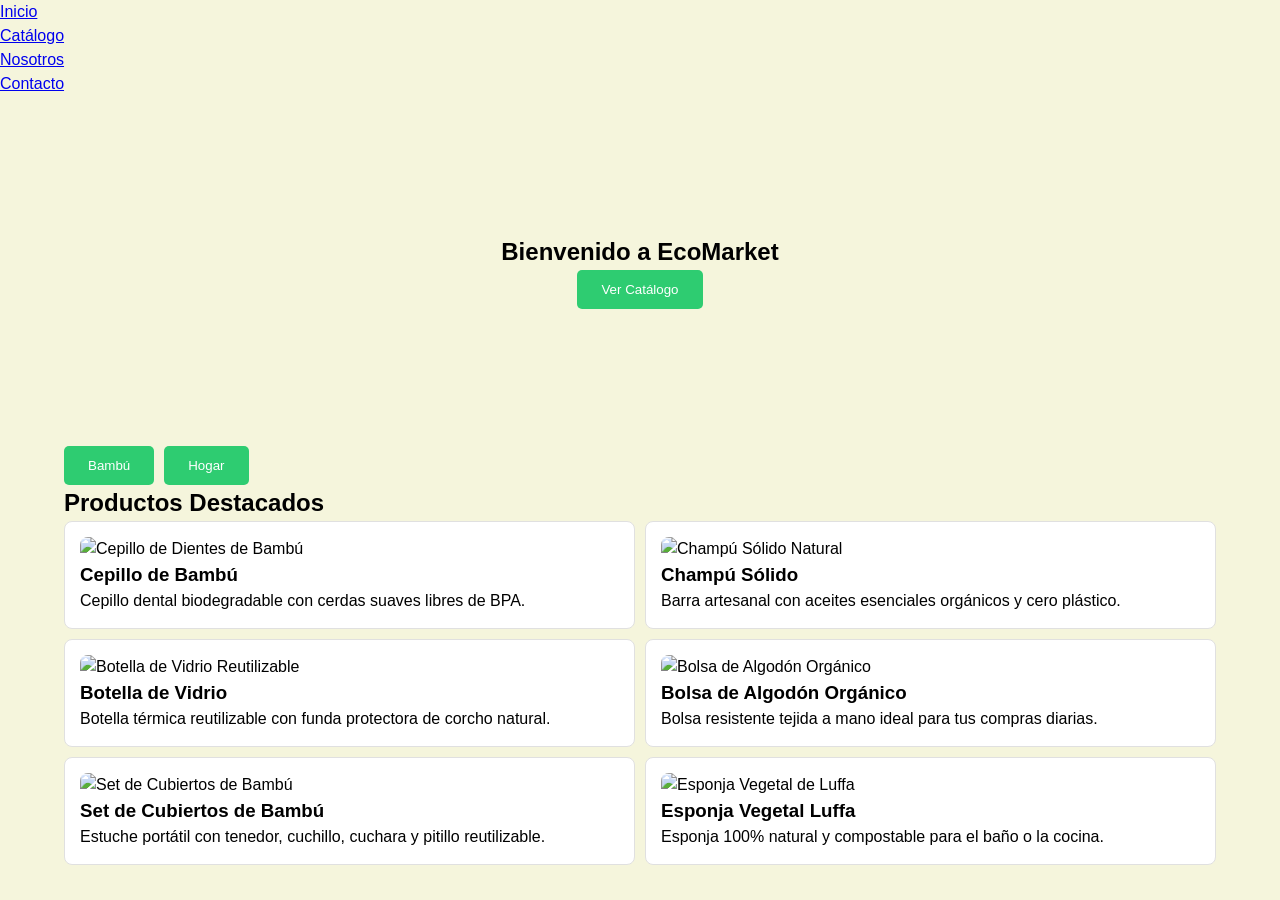
==== index.html @ 6cbaa34a "feat(home): integrar 6 tarjetas de productos reales con imagenes" ====
<!DOCTYPE html>
<html lang="es">
<head>
  <meta charset="UTF-8">
  <meta name="viewport" content="width=device-width, initial-scale=1.0">
  <title>EcoMarket</title>
  <link rel="stylesheet" href="css/main.css">
  <link rel="stylesheet" href="css/layout.css">
  <link rel="stylesheet" href="css/components.css">
</head>
<body>
  <header>
    <nav>
      <ul>
        <li><a href="index.html">Inicio</a></li>
        <li><a href="views/productos.html">Catálogo</a></li>
        <li><a href="views/sobre-nosotros.html">Nosotros</a></li>
        <li><a href="views/contacto.html">Contacto</a></li>
      </ul>
    </nav>
  </header>

  <main>
    <section class="hero">
      <h1>Bienvenido a EcoMarket</h1>
      <button class="btn">Ver Catálogo</button>
    </section>

    <div class="categorias contenedor">
      <button class="btn">Bambú</button>
      <button class="btn">Hogar</button>
    </div>

    <section class="destacados contenedor">
      <h2>Productos Destacados</h2>
      <div class="grid-productos">
        <article class="tarjeta">
          <img src="img/products/cepillo-bambu.jpg" alt="Cepillo de Dientes de Bambú">
          <h3>Cepillo de Bambú</h3>
          <p>Cepillo dental biodegradable con cerdas suaves libres de BPA.</p>
        </article>
        <article class="tarjeta">
          <img src="img/products/champu-solido.jpg" alt="Champú Sólido Natural">
          <h3>Champú Sólido</h3>
          <p>Barra artesanal con aceites esenciales orgánicos y cero plástico.</p>
        </article>
        <article class="tarjeta">
          <img src="img/products/botella-vidrio.jpg" alt="Botella de Vidrio Reutilizable">
          <h3>Botella de Vidrio</h3>
          <p>Botella térmica reutilizable con funda protectora de corcho natural.</p>
        </article>
        <article class="tarjeta">
          <img src="img/products/bolsa-algodon.jpg" alt="Bolsa de Algodón Orgánico">
          <h3>Bolsa de Algodón Orgánico</h3>
          <p>Bolsa resistente tejida a mano ideal para tus compras diarias.</p>
        </article>
        <article class="tarjeta">
          <img src="img/products/cubiertos-bambu.jpg" alt="Set de Cubiertos de Bambú">
          <h3>Set de Cubiertos de Bambú</h3>
          <p>Estuche portátil con tenedor, cuchillo, cuchara y pitillo reutilizable.</p>
        </article>
        <article class="tarjeta">
          <img src="img/products/esponja-luffa.jpg" alt="Esponja Vegetal de Luffa">
          <h3>Esponja Vegetal Luffa</h3>
          <p>Esponja 100% natural y compostable para el baño o la cocina.</p>
        </article>
      </div>
    </section>
  </main>

  <footer>
  </footer>
</body>
</html>
---- css/main.css ----
:root {
  --color-primary: #2ecc71;
  --color-secondary: #27ae60;
  --color-bg: #f5f5dc;
  --font-base: sans-serif;
}

*,
*::before,
*::after {
  margin: 0;
  padding: 0;
  box-sizing: border-box;
}

body {
  font-family: var(--font-base);
  background-color: var(--color-bg);
  line-height: 1.5;
}
---- css/layout.css ----
.contenedor {
  width: 90%;
  max-width: 1200px;
  margin: 0 auto;
}

.hero {
  background-image: url('../assets/hero.jpg');
  background-size: cover;
  background-position: center;
  height: 350px;
  text-align: center;
  display: flex;
  flex-direction: column;
  justify-content: center;
  align-items: center;
}

.grid-productos {
  display: grid;
  grid-template-columns: repeat(2, 1fr);
  gap: 10px;
}

.categorias {
  display: flex;
  overflow-x: auto;
  gap: 10px;
}

.grid-catalogo {
  display: grid;
  grid-template-columns: 1fr;
  gap: 15px;
}

.valores {
  list-style: none;
  display: flex;
  gap: 15px;
}

.carrusel {
  display: flex;
  overflow-x: auto;
  gap: 15px;
}

form input,
form textarea {
  width: 100%;
  padding: 10px;
  margin-bottom: 10px;
}
---- css/components.css ----
.btn {
  padding: 0.75rem 1.5rem;
  border-radius: 5px;
  background: var(--color-primary);
  color: #ffffff;
  border: none;
  cursor: pointer;
  transition: background 0.3s;
}

.btn:hover {
  background: var(--color-secondary);
}

.tarjeta {
  position: relative;
  background: #ffffff;
  padding: 15px;
  border: 1px solid #e0e0e0;
  border-radius: 8px;
}

.tarjeta:hover {
  transform: translateY(-5px);
}

.tarjeta img {
  width: 100%;
  border-radius: 8px;
}

.etiqueta-eco {
  position: absolute;
  top: 10px;
  right: 10px;
  background: var(--color-primary);
  color: #ffffff;
  padding: 4px 8px;
  border-radius: 4px;
  font-size: 0.8rem;
}

.fav-checkbox {
  display: none;
}

.fav-label {
  cursor: pointer;
  color: #cccccc;
  font-size: 1.5rem;
  transition: color 0.3s;
}

.fav-checkbox:checked + .fav-label {
  color: #e74c3c;
}

input:required:invalid,
textarea:required:invalid {
  border: 2px solid #e74c3c;
}

input:required:valid,
textarea:required:valid {
  border: 2px solid var(--color-primary);
}

.icono-red {
  display: inline-block;
  text-decoration: none;
  margin: 0 10px;
  transition: transform 0.3s;
}

.icono-red:hover {
  transform: scale(1.1);
}
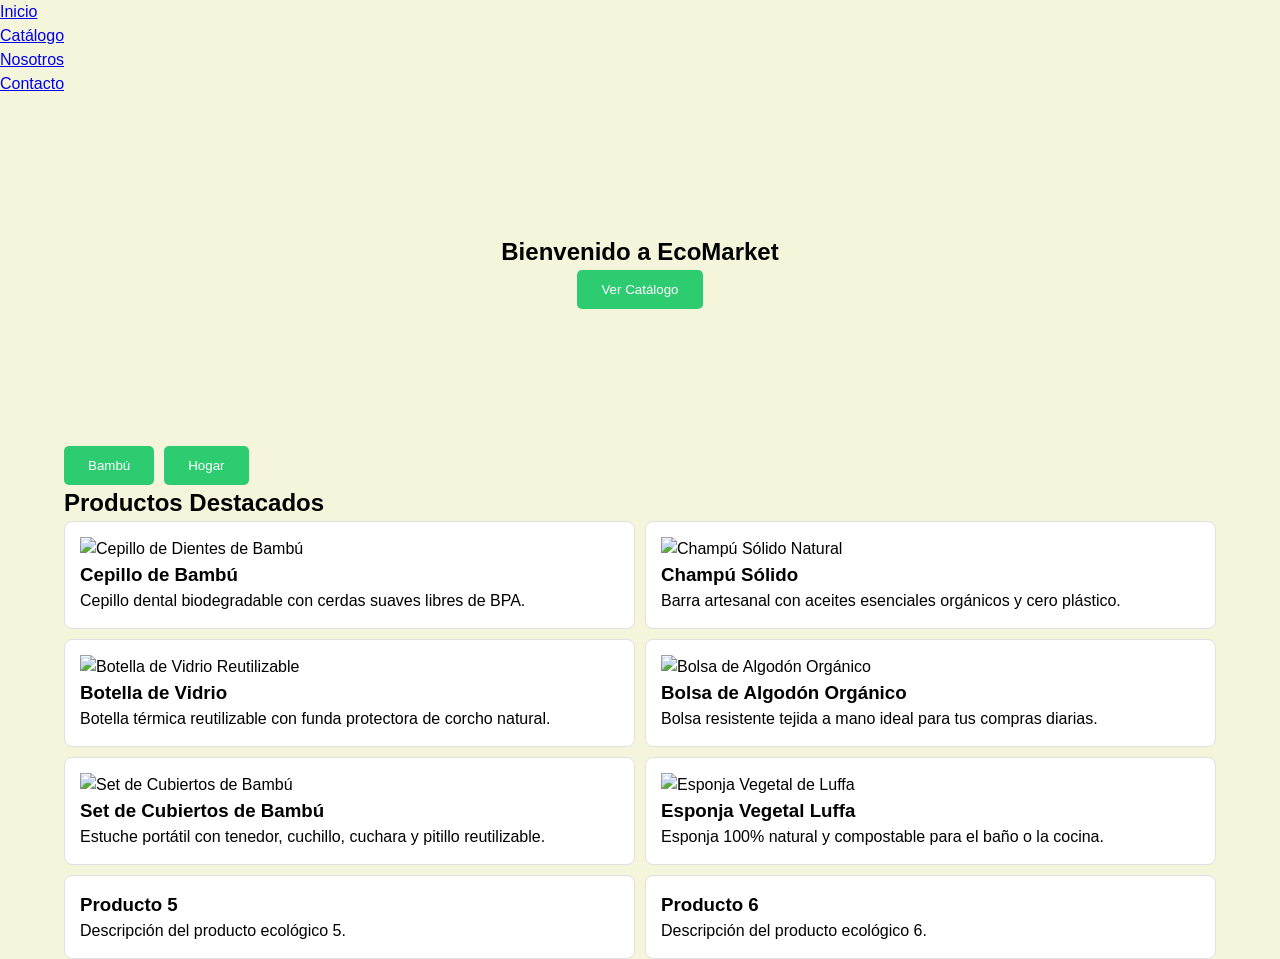
==== commit ade384e5: "feat(catalog): poblar matriz de 20 productos y boton de favoritos css" ====
--- a/index.html
+++ b/index.html
@@ -64,6 +64,14 @@
           <h3>Esponja Vegetal Luffa</h3>
           <p>Esponja 100% natural y compostable para el baño o la cocina.</p>
         </article>
+        <article class="tarjeta">
+          <h3>Producto 5</h3>
+          <p>Descripción del producto ecológico 5.</p>
+        </article>
+        <article class="tarjeta">
+          <h3>Producto 6</h3>
+          <p>Descripción del producto ecológico 6.</p>
+        </article>
       </div>
     </section>
   </main>
--- a/css/components.css
+++ b/css/components.css
@@ -24,6 +24,30 @@
   transform: translateY(-5px);
 }
 
+<<<<<<< HEAD
+.etiqueta-eco {
+  position: absolute;
+  top: 10px;
+  right: 10px;
+  background: var(--color-primary);
+  color: #ffffff;
+  padding: 4px 8px;
+  border-radius: 4px;
+  font-size: 0.8rem;
+}
+
+.fav-checkbox {
+  display: none;
+}
+
+.fav-label {
+  cursor: pointer;
+  color: #cccccc;
+  font-size: 1.5rem;
+  transition: color 0.3s;
+}
+
+=======
 .tarjeta img {
   width: 100%;
   border-radius: 8px;
@@ -51,6 +75,7 @@
   transition: color 0.3s;
 }
 
+>>>>>>> feature/home
 .fav-checkbox:checked + .fav-label {
   color: #e74c3c;
 }
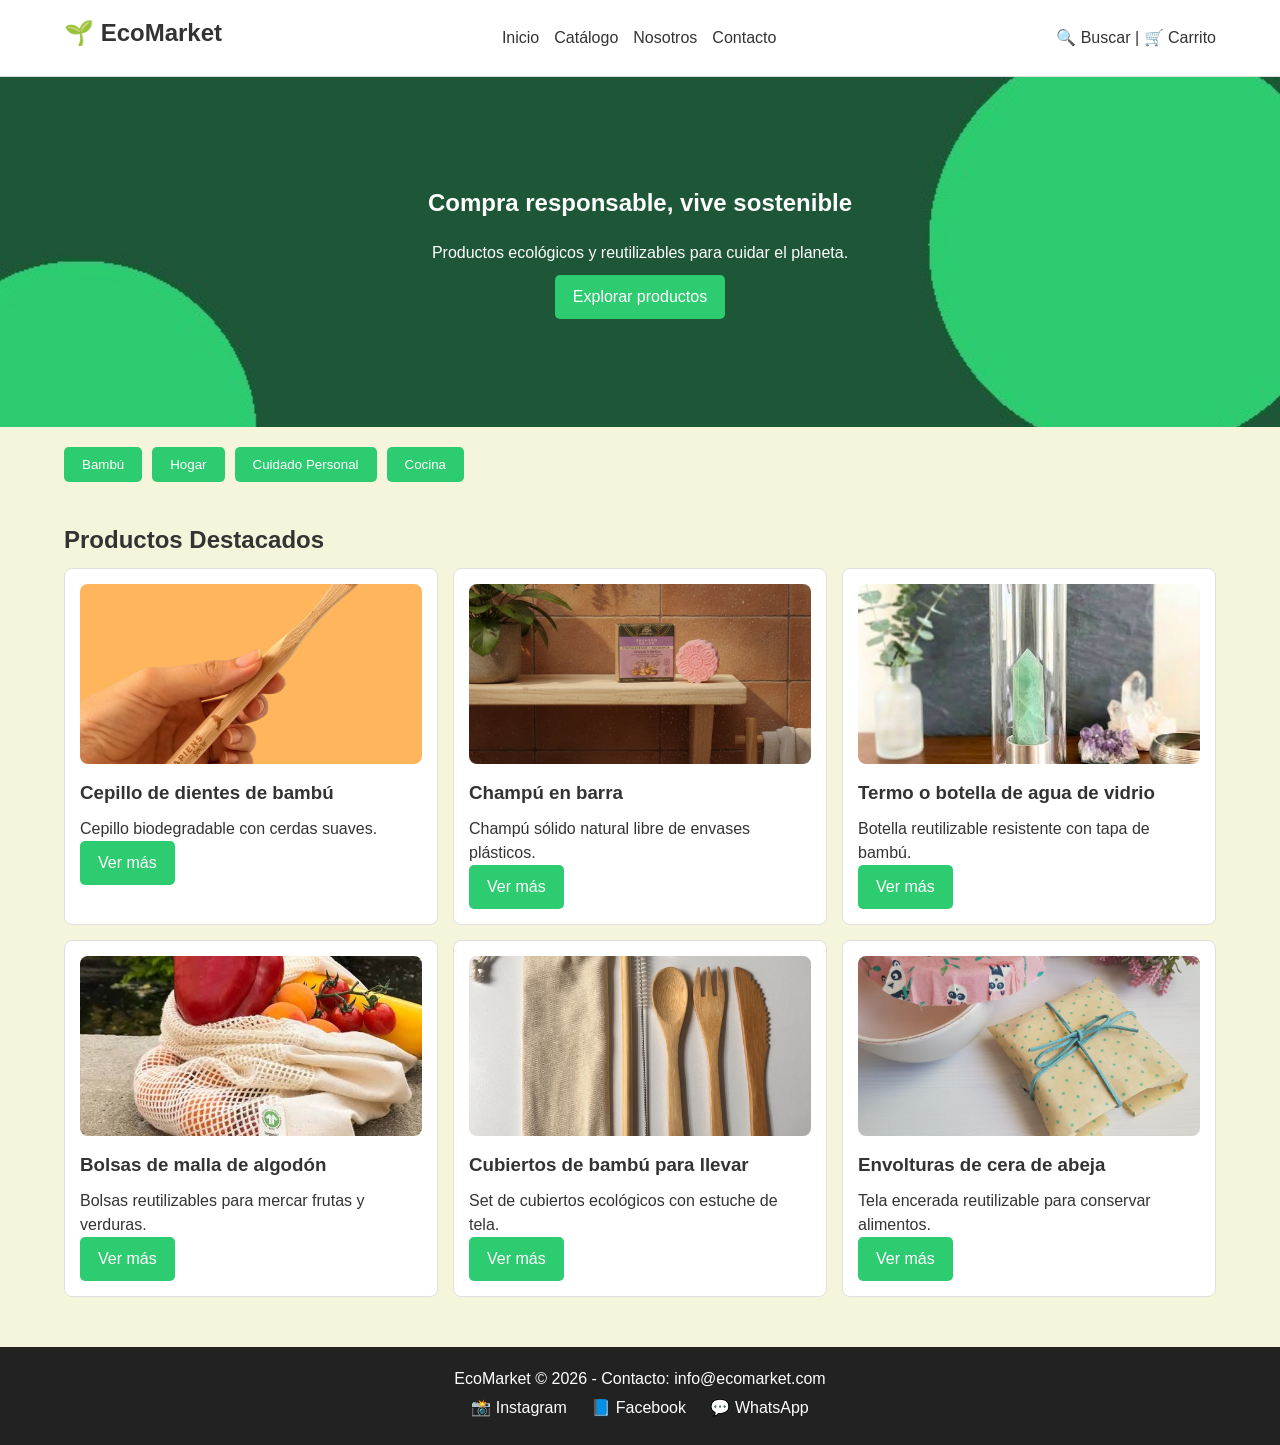
==== commit 0ebf4188: "feat: prueba terminada y abierta a cambios de diseño" ====
--- a/index.html
+++ b/index.html
@@ -7,76 +7,96 @@
   <link rel="stylesheet" href="css/main.css">
   <link rel="stylesheet" href="css/layout.css">
   <link rel="stylesheet" href="css/components.css">
+  <link rel="stylesheet" href="css/animations.css">
 </head>
 <body>
   <header>
-    <nav>
-      <ul>
-        <li><a href="index.html">Inicio</a></li>
-        <li><a href="views/productos.html">Catálogo</a></li>
-        <li><a href="views/sobre-nosotros.html">Nosotros</a></li>
-        <li><a href="views/contacto.html">Contacto</a></li>
-      </ul>
-    </nav>
+    <div class="contenedor header-contenido">
+      <h2>🌱 EcoMarket</h2>
+      <nav>
+        <ul>
+          <li><a href="index.html">Inicio</a></li>
+          <li><a href="views/productos.html">Catálogo</a></li>
+          <li><a href="views/sobre-nosotros.html">Nosotros</a></li>
+          <li><a href="views/contacto.html">Contacto</a></li>
+        </ul>
+      </nav>
+      <div>
+        <a href="views/productos.html">🔍 Buscar</a> |
+        <a href="views/productos.html">🛒 Carrito</a>
+      </div>
+    </div>
   </header>
 
   <main>
     <section class="hero">
-      <h1>Bienvenido a EcoMarket</h1>
-      <button class="btn">Ver Catálogo</button>
+      <h1>Compra responsable, vive sostenible</h1>
+      <p>Productos ecológicos y reutilizables para cuidar el planeta.</p>
+      <a href="views/productos.html" class="btn">Explorar productos</a>
     </section>
 
     <div class="categorias contenedor">
       <button class="btn">Bambú</button>
       <button class="btn">Hogar</button>
+      <button class="btn">Cuidado Personal</button>
+      <button class="btn">Cocina</button>
     </div>
 
     <section class="destacados contenedor">
       <h2>Productos Destacados</h2>
       <div class="grid-productos">
         <article class="tarjeta">
-          <img src="img/products/cepillo-bambu.jpg" alt="Cepillo de Dientes de Bambú">
-          <h3>Cepillo de Bambú</h3>
-          <p>Cepillo dental biodegradable con cerdas suaves libres de BPA.</p>
+          <img src="img/products/Cepillo de dientes de bambú.webp" alt="Cepillo de dientes de bambú">
+          <h3>Cepillo de dientes de bambú</h3>
+          <p>Cepillo biodegradable con cerdas suaves.</p>
+          <a href="views/productos.html" class="btn">Ver más</a>
         </article>
+
         <article class="tarjeta">
-          <img src="img/products/champu-solido.jpg" alt="Champú Sólido Natural">
-          <h3>Champú Sólido</h3>
-          <p>Barra artesanal con aceites esenciales orgánicos y cero plástico.</p>
+          <img src="img/products/Champú en barra.webp" alt="Champú en barra">
+          <h3>Champú en barra</h3>
+          <p>Champú sólido natural libre de envases plásticos.</p>
+          <a href="views/productos.html" class="btn">Ver más</a>
         </article>
+
         <article class="tarjeta">
-          <img src="img/products/botella-vidrio.jpg" alt="Botella de Vidrio Reutilizable">
-          <h3>Botella de Vidrio</h3>
-          <p>Botella térmica reutilizable con funda protectora de corcho natural.</p>
+          <img src="img/products/Termo o botella de agua de vidrio.jpg" alt="Termo o botella de agua de vidrio">
+          <h3>Termo o botella de agua de vidrio</h3>
+          <p>Botella reutilizable resistente con tapa de bambú.</p>
+          <a href="views/productos.html" class="btn">Ver más</a>
         </article>
+
         <article class="tarjeta">
-          <img src="img/products/bolsa-algodon.jpg" alt="Bolsa de Algodón Orgánico">
-          <h3>Bolsa de Algodón Orgánico</h3>
-          <p>Bolsa resistente tejida a mano ideal para tus compras diarias.</p>
+          <img src="img/products/Bolsas de malla de algodón.jpg" alt="Bolsas de malla de algodón">
+          <h3>Bolsas de malla de algodón</h3>
+          <p>Bolsas reutilizables para mercar frutas y verduras.</p>
+          <a href="views/productos.html" class="btn">Ver más</a>
         </article>
+
         <article class="tarjeta">
-          <img src="img/products/cubiertos-bambu.jpg" alt="Set de Cubiertos de Bambú">
-          <h3>Set de Cubiertos de Bambú</h3>
-          <p>Estuche portátil con tenedor, cuchillo, cuchara y pitillo reutilizable.</p>
+          <img src="img/products/Cubiertos de bambú para llevar.jpg" alt="Cubiertos de bambú para llevar">
+          <h3>Cubiertos de bambú para llevar</h3>
+          <p>Set de cubiertos ecológicos con estuche de tela.</p>
+          <a href="views/productos.html" class="btn">Ver más</a>
         </article>
+
         <article class="tarjeta">
-          <img src="img/products/esponja-luffa.jpg" alt="Esponja Vegetal de Luffa">
-          <h3>Esponja Vegetal Luffa</h3>
-          <p>Esponja 100% natural y compostable para el baño o la cocina.</p>
-        </article>
-        <article class="tarjeta">
-          <h3>Producto 5</h3>
-          <p>Descripción del producto ecológico 5.</p>
-        </article>
-        <article class="tarjeta">
-          <h3>Producto 6</h3>
-          <p>Descripción del producto ecológico 6.</p>
+          <img src="img/products/Envolturas de cera de abeja.jpg" alt="Envolturas de cera de abeja">
+          <h3>Envolturas de cera de abeja</h3>
+          <p>Tela encerada reutilizable para conservar alimentos.</p>
+          <a href="views/productos.html" class="btn">Ver más</a>
         </article>
       </div>
     </section>
   </main>
 
   <footer>
+    <p>EcoMarket &copy; 2026 - Contacto: info@ecomarket.com</p>
+    <div>
+      <a href="#" class="icono-red">📸 Instagram</a>
+      <a href="#" class="icono-red">📘 Facebook</a>
+      <a href="#" class="icono-red">💬 WhatsApp</a>
+    </div>
   </footer>
 </body>
 </html>
--- a/css/main.css
+++ b/css/main.css
@@ -17,5 +17,14 @@
   font-family: var(--font-base);
   background-color: var(--color-bg);
   line-height: 1.5;
+  color: #333;
 }
 
+a {
+  text-decoration: none;
+  color: inherit;
+}
+
+h1, h2, h3 {
+  margin-bottom: 10px;
+}
--- a/css/layout.css
+++ b/css/layout.css
@@ -4,16 +4,54 @@
   margin: 0 auto;
 }
 
+header {
+  background: #ffffff;
+  padding: 15px 0;
+  border-bottom: 1px solid #ddd;
+}
+
+.header-contenido {
+  display: flex;
+  justify-content: space-between;
+  align-items: center;
+  flex-wrap: wrap;
+  gap: 10px;
+}
+
+nav ul {
+  list-style: none;
+  display: flex;
+  gap: 15px;
+}
+
+nav a:hover {
+  color: var(--color-secondary);
+}
+
 .hero {
-  background-image: url('../assets/hero.jpg');
+  background-image: url('../img/hero/hero.jpg');
   background-size: cover;
   background-position: center;
   height: 350px;
   text-align: center;
+  color: #ffffff;
   display: flex;
   flex-direction: column;
   justify-content: center;
   align-items: center;
+  gap: 10px;
+  padding: 20px;
+}
+
+.categorias {
+  display: flex;
+  overflow-x: auto;
+  gap: 10px;
+  padding: 20px 0;
+}
+
+section {
+  padding: 20px 0;
 }
 
 .grid-productos {
@@ -22,10 +60,24 @@
   gap: 10px;
 }
 
-.categorias {
-  display: flex;
-  overflow-x: auto;
-  gap: 10px;
+.catalogo-contenedor {
+  display: grid;
+  grid-template-columns: 1fr;
+  gap: 20px;
+  margin-top: 15px;
+}
+
+.sidebar {
+  background: #ffffff;
+  padding: 15px;
+  border-radius: 8px;
+  border: 1px solid #e0e0e0;
+  height: fit-content;
+}
+
+.sidebar ul {
+  list-style: none;
+  margin-bottom: 15px;
 }
 
 .grid-catalogo {
@@ -34,16 +86,37 @@
   gap: 15px;
 }
 
+.historia {
+  display: flex;
+  flex-direction: column;
+  gap: 20px;
+  align-items: center;
+}
+
 .valores {
   list-style: none;
   display: flex;
+  flex-wrap: wrap;
   gap: 15px;
+  margin: 20px 0;
+}
+
+.valores li {
+  background: #ffffff;
+  padding: 10px 15px;
+  border-radius: 8px;
+  border: 1px solid #e0e0e0;
 }
 
 .carrusel {
   display: flex;
   overflow-x: auto;
   gap: 15px;
+  padding-bottom: 10px;
+}
+
+.carrusel .tarjeta {
+  min-width: 250px;
 }
 
 form input,
@@ -51,4 +124,46 @@
   width: 100%;
   padding: 10px;
   margin-bottom: 10px;
+  border-radius: 5px;
+  border: 1px solid #ccc;
 }
+
+footer {
+  background: #222;
+  color: #fff;
+  text-align: center;
+  padding: 20px;
+  margin-top: 30px;
+}
+
+/* Tablet */
+@media (min-width: 600px) {
+  .grid-catalogo {
+    grid-template-columns: repeat(2, 1fr);
+  }
+}
+
+/* Desktop */
+@media (min-width: 900px) {
+  .grid-productos {
+    grid-template-columns: repeat(3, 1fr);
+    gap: 15px;
+  }
+
+  .catalogo-contenedor {
+    grid-template-columns: 220px 1fr;
+  }
+
+  .sidebar {
+    position: sticky;
+    top: 20px;
+  }
+
+  .grid-catalogo {
+    grid-template-columns: repeat(4, 1fr);
+  }
+
+  .historia {
+    flex-direction: row;
+  }
+}
--- a/css/components.css
+++ b/css/components.css
@@ -1,5 +1,6 @@
 .btn {
-  padding: 0.75rem 1.5rem;
+  display: inline-block;
+  padding: 10px 18px;
   border-radius: 5px;
   background: var(--color-primary);
   color: #ffffff;
@@ -18,17 +19,46 @@
   padding: 15px;
   border: 1px solid #e0e0e0;
   border-radius: 8px;
+  transition: transform 0.3s;
 }
 
 .tarjeta:hover {
   transform: translateY(-5px);
 }
 
-<<<<<<< HEAD
+.tarjeta img {
+  width: 100%;
+  height: 180px;
+  object-fit: cover;
+  border-radius: 8px;
+  margin-bottom: 8px;
+}
+
+.precio {
+  font-weight: bold;
+  color: var(--color-secondary);
+  margin: 5px 0;
+}
+
+.img-historia,
+.img-mapa {
+  width: 100%;
+  max-width: 500px;
+  border-radius: 8px;
+  margin: 15px 0;
+}
+
+.tarjeta img.avatar-cliente,
+.carrusel .tarjeta img {
+  width: 70px;
+  height: 70px;
+  border-radius: 50%;
+}
+
 .etiqueta-eco {
   position: absolute;
-  top: 10px;
-  right: 10px;
+  top: 20px;
+  left: 20px;
   background: var(--color-primary);
   color: #ffffff;
   padding: 4px 8px;
@@ -41,41 +71,18 @@
 }
 
 .fav-label {
+  position: absolute;
+  top: 18px;
+  right: 22px;
   cursor: pointer;
   color: #cccccc;
   font-size: 1.5rem;
+  background: #ffffff;
+  padding: 0 6px;
+  border-radius: 50%;
   transition: color 0.3s;
 }
 
-=======
-.tarjeta img {
-  width: 100%;
-  border-radius: 8px;
-}
-
-.etiqueta-eco {
-  position: absolute;
-  top: 10px;
-  right: 10px;
-  background: var(--color-primary);
-  color: #ffffff;
-  padding: 4px 8px;
-  border-radius: 4px;
-  font-size: 0.8rem;
-}
-
-.fav-checkbox {
-  display: none;
-}
-
-.fav-label {
-  cursor: pointer;
-  color: #cccccc;
-  font-size: 1.5rem;
-  transition: color 0.3s;
-}
-
->>>>>>> feature/home
 .fav-checkbox:checked + .fav-label {
   color: #e74c3c;
 }
@@ -90,10 +97,17 @@
   border: 2px solid var(--color-primary);
 }
 
+.paginacion {
+  margin-top: 20px;
+  display: flex;
+  gap: 8px;
+  justify-content: center;
+}
+
 .icono-red {
   display: inline-block;
-  text-decoration: none;
-  margin: 0 10px;
+  margin: 5px 10px;
+  color: #ffffff;
   transition: transform 0.3s;
 }
 
--- a/css/animations.css
+++ b/css/animations.css
@@ -0,0 +1,12 @@
+@keyframes aparecer {
+  from {
+    opacity: 0;
+  }
+  to {
+    opacity: 1;
+  }
+}
+
+.tarjeta {
+  animation: aparecer 0.4s ease-in;
+}
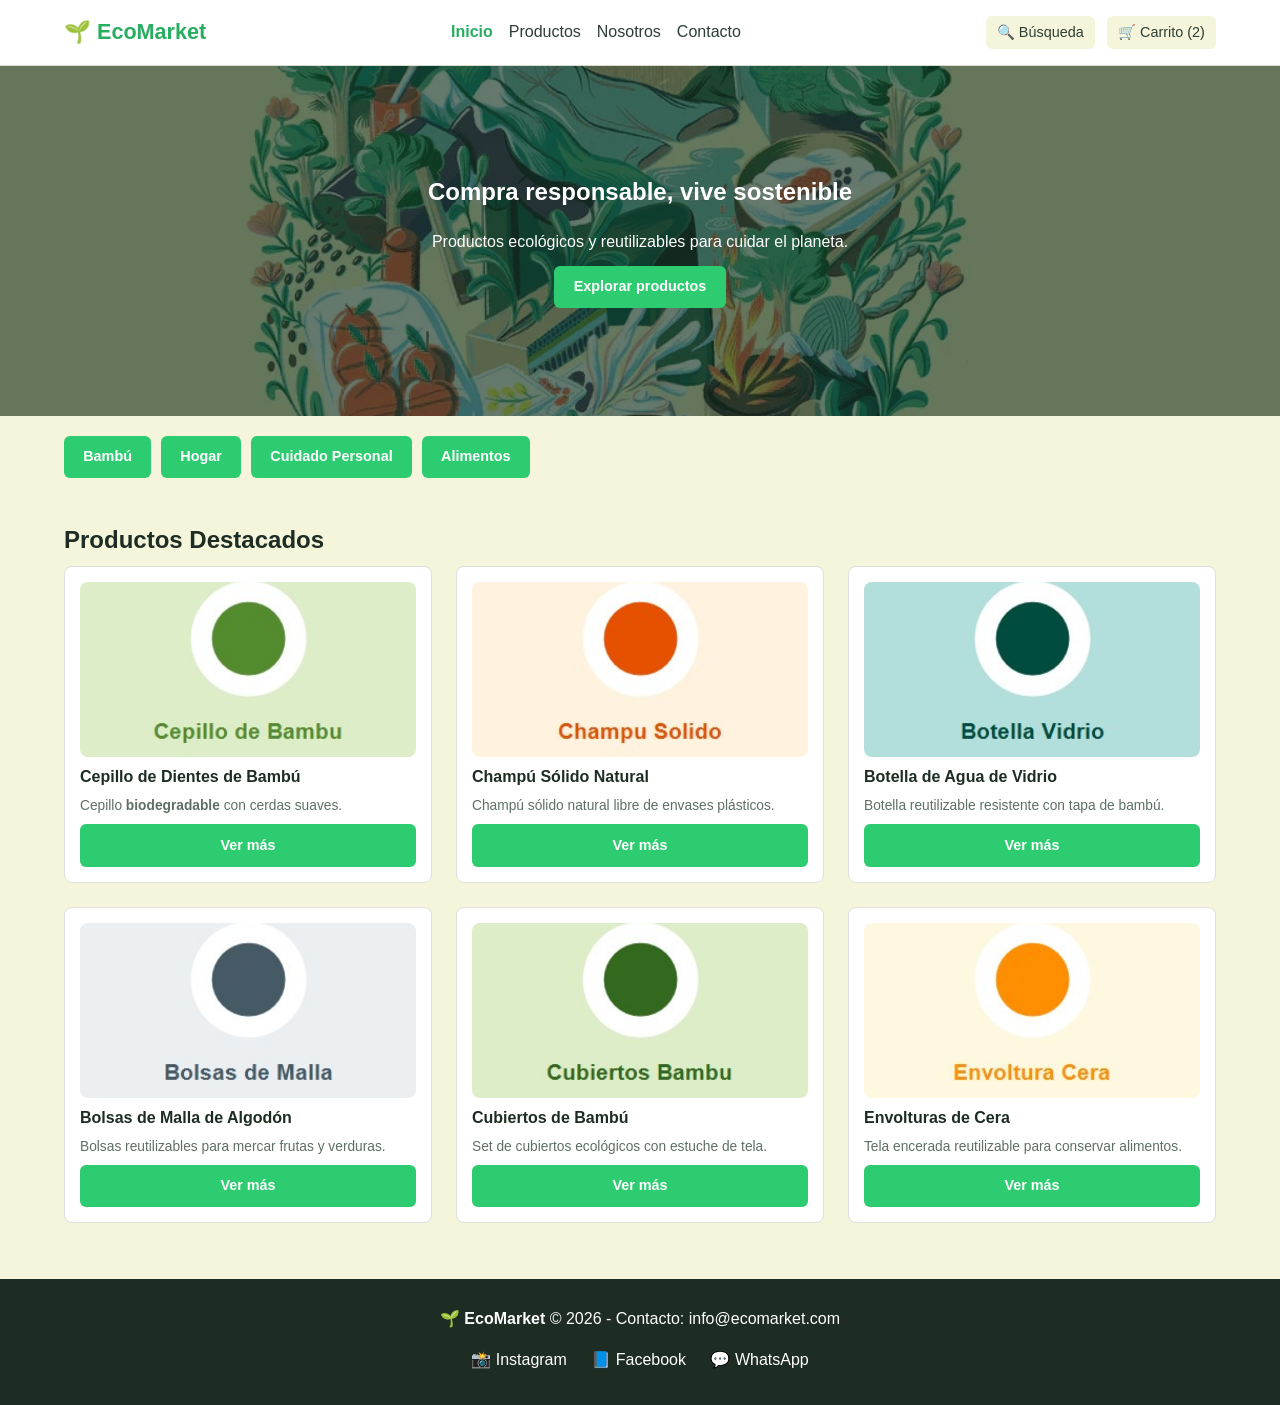
==== commit 1b450138: "feat(catalog): maquetar vista de 20 productos con grid responsive, sidebar sticky y favoritos css" ====
--- a/index.html
+++ b/index.html
@@ -3,27 +3,28 @@
 <head>
   <meta charset="UTF-8">
   <meta name="viewport" content="width=device-width, initial-scale=1.0">
-  <title>EcoMarket</title>
+  <title>EcoMarket | Compra responsable, vive sostenible</title>
+  <meta name="description" content="Tienda en línea de productos ecológicos, reutilizables y sustentables.">
   <link rel="stylesheet" href="css/main.css">
   <link rel="stylesheet" href="css/layout.css">
   <link rel="stylesheet" href="css/components.css">
   <link rel="stylesheet" href="css/animations.css">
 </head>
 <body>
-  <header>
-    <div class="contenedor header-contenido">
-      <h2>🌱 EcoMarket</h2>
-      <nav>
-        <ul>
-          <li><a href="index.html">Inicio</a></li>
-          <li><a href="views/productos.html">Catálogo</a></li>
-          <li><a href="views/sobre-nosotros.html">Nosotros</a></li>
-          <li><a href="views/contacto.html">Contacto</a></li>
+  <header class="header">
+    <div class="contenedor header__contenedor">
+      <a href="index.html" class="header__logo">🌱 EcoMarket</a>
+      <nav class="header__nav" aria-label="Navegación principal">
+        <ul class="header__lista">
+          <li class="header__item"><a href="index.html" class="header__enlace header__enlace--activo">Inicio</a></li>
+          <li class="header__item"><a href="views/productos.html" class="header__enlace">Productos</a></li>
+          <li class="header__item"><a href="views/sobre-nosotros.html" class="header__enlace">Nosotros</a></li>
+          <li class="header__item"><a href="views/contacto.html" class="header__enlace">Contacto</a></li>
         </ul>
       </nav>
-      <div>
-        <a href="views/productos.html">🔍 Buscar</a> |
-        <a href="views/productos.html">🛒 Carrito</a>
+      <div class="header__acciones">
+        <a href="views/productos.html" class="header__icono">🔍 Búsqueda</a>
+        <a href="views/productos.html" class="header__icono">🛒 Carrito (2)</a>
       </div>
     </div>
   </header>
@@ -36,66 +37,80 @@
     </section>
 
     <div class="categorias contenedor">
-      <button class="btn">Bambú</button>
-      <button class="btn">Hogar</button>
-      <button class="btn">Cuidado Personal</button>
-      <button class="btn">Cocina</button>
+      <a href="views/productos.html" class="btn">Bambú</a>
+      <a href="views/productos.html" class="btn">Hogar</a>
+      <a href="views/productos.html" class="btn">Cuidado Personal</a>
+      <a href="views/productos.html" class="btn">Alimentos</a>
     </div>
 
     <section class="destacados contenedor">
       <h2>Productos Destacados</h2>
       <div class="grid-productos">
         <article class="tarjeta">
-          <img src="img/products/Cepillo de dientes de bambú.webp" alt="Cepillo de dientes de bambú">
-          <h3>Cepillo de dientes de bambú</h3>
-          <p>Cepillo biodegradable con cerdas suaves.</p>
-          <a href="views/productos.html" class="btn">Ver más</a>
+          <img src="img/products/cepillo-bambu.jpg" alt="Cepillo de dientes de bambú" class="tarjeta__imagen">
+          <div class="tarjeta__cuerpo">
+            <h3 class="tarjeta__nombre">Cepillo de Dientes de Bambú</h3>
+            <p class="tarjeta__descripcion">Cepillo <strong>biodegradable</strong> con cerdas suaves.</p>
+            <a href="views/productos.html" class="btn">Ver más</a>
+          </div>
         </article>
 
         <article class="tarjeta">
-          <img src="img/products/Champú en barra.webp" alt="Champú en barra">
-          <h3>Champú en barra</h3>
-          <p>Champú sólido natural libre de envases plásticos.</p>
-          <a href="views/productos.html" class="btn">Ver más</a>
+          <img src="img/products/champu-solido.jpg" alt="Champú sólido natural" class="tarjeta__imagen">
+          <div class="tarjeta__cuerpo">
+            <h3 class="tarjeta__nombre">Champú Sólido Natural</h3>
+            <p class="tarjeta__descripcion">Champú sólido natural libre de envases plásticos.</p>
+            <a href="views/productos.html" class="btn">Ver más</a>
+          </div>
         </article>
 
         <article class="tarjeta">
-          <img src="img/products/Termo o botella de agua de vidrio.jpg" alt="Termo o botella de agua de vidrio">
-          <h3>Termo o botella de agua de vidrio</h3>
-          <p>Botella reutilizable resistente con tapa de bambú.</p>
-          <a href="views/productos.html" class="btn">Ver más</a>
+          <img src="img/products/botella-vidrio.jpg" alt="Botella de agua de vidrio" class="tarjeta__imagen">
+          <div class="tarjeta__cuerpo">
+            <h3 class="tarjeta__nombre">Botella de Agua de Vidrio</h3>
+            <p class="tarjeta__descripcion">Botella reutilizable resistente con tapa de bambú.</p>
+            <a href="views/productos.html" class="btn">Ver más</a>
+          </div>
         </article>
 
         <article class="tarjeta">
-          <img src="img/products/Bolsas de malla de algodón.jpg" alt="Bolsas de malla de algodón">
-          <h3>Bolsas de malla de algodón</h3>
-          <p>Bolsas reutilizables para mercar frutas y verduras.</p>
-          <a href="views/productos.html" class="btn">Ver más</a>
+          <img src="img/products/bolsas-malla.jpg" alt="Bolsas de malla de algodón" class="tarjeta__imagen">
+          <div class="tarjeta__cuerpo">
+            <h3 class="tarjeta__nombre">Bolsas de Malla de Algodón</h3>
+            <p class="tarjeta__descripcion">Bolsas reutilizables para mercar frutas y verduras.</p>
+            <a href="views/productos.html" class="btn">Ver más</a>
+          </div>
         </article>
 
         <article class="tarjeta">
-          <img src="img/products/Cubiertos de bambú para llevar.jpg" alt="Cubiertos de bambú para llevar">
-          <h3>Cubiertos de bambú para llevar</h3>
-          <p>Set de cubiertos ecológicos con estuche de tela.</p>
-          <a href="views/productos.html" class="btn">Ver más</a>
+          <img src="img/products/cubiertos-bambu.jpg" alt="Cubiertos de bambú para llevar" class="tarjeta__imagen">
+          <div class="tarjeta__cuerpo">
+            <h3 class="tarjeta__nombre">Cubiertos de Bambú</h3>
+            <p class="tarjeta__descripcion">Set de cubiertos ecológicos con estuche de tela.</p>
+            <a href="views/productos.html" class="btn">Ver más</a>
+          </div>
         </article>
 
         <article class="tarjeta">
-          <img src="img/products/Envolturas de cera de abeja.jpg" alt="Envolturas de cera de abeja">
-          <h3>Envolturas de cera de abeja</h3>
-          <p>Tela encerada reutilizable para conservar alimentos.</p>
-          <a href="views/productos.html" class="btn">Ver más</a>
+          <img src="img/products/envoltura-cera.jpg" alt="Envolturas de cera natural" class="tarjeta__imagen">
+          <div class="tarjeta__cuerpo">
+            <h3 class="tarjeta__nombre">Envolturas de Cera</h3>
+            <p class="tarjeta__descripcion">Tela encerada reutilizable para conservar alimentos.</p>
+            <a href="views/productos.html" class="btn">Ver más</a>
+          </div>
         </article>
       </div>
     </section>
   </main>
 
-  <footer>
-    <p>EcoMarket &copy; 2026 - Contacto: info@ecomarket.com</p>
-    <div>
-      <a href="#" class="icono-red">📸 Instagram</a>
-      <a href="#" class="icono-red">📘 Facebook</a>
-      <a href="#" class="icono-red">💬 WhatsApp</a>
+  <footer class="footer">
+    <div class="contenedor footer__contenedor">
+      <p><strong>🌱 EcoMarket</strong> &copy; 2026 - Contacto: info@ecomarket.com</p>
+      <div>
+        <a href="https://instagram.com" target="_blank" rel="noopener" class="icono-red">📸 Instagram</a>
+        <a href="https://facebook.com" target="_blank" rel="noopener" class="icono-red">📘 Facebook</a>
+        <a href="https://whatsapp.com" target="_blank" rel="noopener" class="icono-red">💬 WhatsApp</a>
+      </div>
     </div>
   </footer>
 </body>
--- a/css/main.css
+++ b/css/main.css
@@ -1,10 +1,18 @@
+/* R1: Variables Globales y Paleta Natural (:root) */
 :root {
   --color-primary: #2ecc71;
   --color-secondary: #27ae60;
   --color-bg: #f5f5dc;
+  --color-white: #ffffff;
+  --color-text: #2c3e35;
+  --color-muted: #5f6f65;
+  --color-border: #dcdcd0;
+  --color-danger: #e74c3c;
+  --color-warning: #e67e22;
   --font-base: sans-serif;
 }
 
+/* R2: Reseteo Universal con Box-Sizing */
 *,
 *::before,
 *::after {
@@ -16,8 +24,15 @@
 body {
   font-family: var(--font-base);
   background-color: var(--color-bg);
+  color: var(--color-text);
   line-height: 1.5;
-  color: #333;
+  min-height: 100vh;
+  display: flex;
+  flex-direction: column;
+}
+
+main {
+  flex: 1;
 }
 
 a {
@@ -25,6 +40,20 @@
   color: inherit;
 }
 
-h1, h2, h3 {
-  margin-bottom: 10px;
+img {
+  max-width: 100%;
+  display: block;
 }
+
+h1,
+h2,
+h3,
+h4 {
+  margin-bottom: 0.5rem;
+  color: #1e2d24;
+}
+
+abbr[title] {
+  text-decoration: underline dotted var(--color-secondary);
+  cursor: help;
+}
--- a/css/layout.css
+++ b/css/layout.css
@@ -1,46 +1,79 @@
+/* R3: Contenedor Principal Centrado */
 .contenedor {
   width: 90%;
   max-width: 1200px;
   margin: 0 auto;
 }
 
+/* R4: Header y Navegación Compartida (BEM: .header) */
+.header,
 header {
-  background: #ffffff;
-  padding: 15px 0;
-  border-bottom: 1px solid #ddd;
-}
-
+  background-color: var(--color-white);
+  border-bottom: 1px solid var(--color-border);
+  padding: 1rem 0;
+}
+
+.header__contenedor,
 .header-contenido {
   display: flex;
+  flex-wrap: wrap;
   justify-content: space-between;
   align-items: center;
-  flex-wrap: wrap;
-  gap: 10px;
-}
-
+  gap: 1rem;
+}
+
+.header__logo {
+  font-size: 1.35rem;
+  font-weight: 700;
+  color: var(--color-secondary);
+}
+
+.header__lista,
 nav ul {
   list-style: none;
   display: flex;
-  gap: 15px;
-}
-
+  flex-wrap: wrap;
+  gap: 1rem;
+}
+
+.header__enlace:hover,
+.header__enlace--activo,
 nav a:hover {
   color: var(--color-secondary);
-}
-
+  font-weight: 700;
+}
+
+.header__acciones {
+  display: flex;
+  gap: 0.75rem;
+  align-items: center;
+}
+
+.header__icono {
+  padding: 0.35rem 0.7rem;
+  background-color: var(--color-bg);
+  border-radius: 6px;
+  font-size: 0.9rem;
+}
+
+/* Hero y Secciones Generales */
 .hero {
-  background-image: url('../img/hero/hero.jpg');
+  background-image: linear-gradient(rgba(20, 50, 32, 0.65), rgba(20, 50, 32, 0.65)), url('../img/fondo.webp');
   background-size: cover;
   background-position: center;
   height: 350px;
   text-align: center;
-  color: #ffffff;
+  color: var(--color-white);
   display: flex;
   flex-direction: column;
   justify-content: center;
   align-items: center;
-  gap: 10px;
+  gap: 12px;
   padding: 20px;
+}
+
+.hero h1 {
+  color: var(--color-white);
 }
 
 .categorias {
@@ -51,41 +84,93 @@
 }
 
 section {
-  padding: 20px 0;
+  padding: 1.5rem 0;
 }
 
 .grid-productos {
   display: grid;
   grid-template-columns: repeat(2, 1fr);
-  gap: 10px;
-}
-
-.catalogo-contenedor {
+  gap: 12px;
+}
+
+/* R5: Layout del Catálogo Mobile First (BEM: .catalogo) */
+.catalogo {
+  padding: 1.5rem 0 2.5rem;
+}
+
+.catalogo__barra-superior {
+  display: flex;
+  flex-direction: column;
+  gap: 1rem;
+  margin-bottom: 1.5rem;
+}
+
+.catalogo__layout {
   display: grid;
   grid-template-columns: 1fr;
-  gap: 20px;
-  margin-top: 15px;
-}
-
-.sidebar {
-  background: #ffffff;
-  padding: 15px;
+  gap: 1.5rem;
+  align-items: start;
+}
+
+/* R6: Sidebar de Filtros (BEM: .filtros) */
+.filtros {
+  background-color: var(--color-white);
+  padding: 1.25rem;
   border-radius: 8px;
-  border: 1px solid #e0e0e0;
-  height: fit-content;
-}
-
-.sidebar ul {
-  list-style: none;
-  margin-bottom: 15px;
-}
-
+  border: 1px solid var(--color-border);
+}
+
+.filtros__grupo {
+  margin-bottom: 1.25rem;
+  padding-bottom: 1rem;
+  border-bottom: 1px solid var(--color-border);
+}
+
+.filtros__grupo:last-child {
+  margin-bottom: 0;
+  padding-bottom: 0;
+  border-bottom: none;
+}
+
+.filtros__titulo {
+  font-size: 1rem;
+  margin-bottom: 0.6rem;
+}
+
+.filtros__lista {
+  list-style: none;
+  display: flex;
+  flex-direction: column;
+  gap: 0.45rem;
+}
+
+.filtros__etiqueta {
+  display: flex;
+  align-items: center;
+  gap: 0.5rem;
+  cursor: pointer;
+  font-size: 0.92rem;
+}
+
+.filtros__rango {
+  width: 100%;
+  accent-color: var(--color-secondary);
+}
+
+.filtros__valor {
+  font-size: 0.85rem;
+  color: var(--color-muted);
+}
+
+/* R7: Grid de 20 Productos - Base Móvil (1 columna y gap 1.5rem) */
+.catalogo__grid,
 .grid-catalogo {
   display: grid;
   grid-template-columns: 1fr;
-  gap: 15px;
-}
-
+  gap: 1.5rem;
+}
+
+/* Otras Vistas (Sobre Nosotros y Contacto) */
 .historia {
   display: flex;
   flex-direction: column;
@@ -102,10 +187,10 @@
 }
 
 .valores li {
-  background: #ffffff;
+  background: var(--color-white);
   padding: 10px 15px;
   border-radius: 8px;
-  border: 1px solid #e0e0e0;
+  border: 1px solid var(--color-border);
 }
 
 .carrusel {
@@ -124,41 +209,67 @@
   width: 100%;
   padding: 10px;
   margin-bottom: 10px;
-  border-radius: 5px;
-  border: 1px solid #ccc;
-}
-
+  border-radius: 6px;
+  border: 1px solid var(--color-border);
+}
+
+/* R8: Footer Compartido (BEM: .footer) */
+.footer,
 footer {
-  background: #222;
-  color: #fff;
+  background-color: #1e2d24;
+  color: var(--color-white);
   text-align: center;
-  padding: 20px;
-  margin-top: 30px;
-}
-
-/* Tablet */
+  padding: 1.75rem 1rem;
+  margin-top: 2rem;
+}
+
+.footer__contenedor {
+  display: flex;
+  flex-direction: column;
+  gap: 0.75rem;
+  align-items: center;
+}
+
+.footer__enlaces {
+  list-style: none;
+  display: flex;
+  flex-wrap: wrap;
+  gap: 1rem;
+  justify-content: center;
+  font-size: 0.9rem;
+}
+
+/* R9: Media Query Tablet (>= 600px) -> 2 Columnas */
 @media (min-width: 600px) {
+  .catalogo__barra-superior {
+    flex-direction: row;
+    justify-content: space-between;
+    align-items: center;
+  }
+
+  .catalogo__grid,
   .grid-catalogo {
     grid-template-columns: repeat(2, 1fr);
   }
 }
 
-/* Desktop */
-@media (min-width: 900px) {
+/* R10: Media Query Desktop (>= 1024px) -> Sidebar Sticky + 4 Columnas */
+@media (min-width: 1024px) {
   .grid-productos {
     grid-template-columns: repeat(3, 1fr);
-    gap: 15px;
-  }
-
-  .catalogo-contenedor {
-    grid-template-columns: 220px 1fr;
-  }
-
-  .sidebar {
+    gap: 1.5rem;
+  }
+
+  .catalogo__layout {
+    grid-template-columns: 250px 1fr;
+  }
+
+  .filtros {
     position: sticky;
     top: 20px;
   }
 
+  .catalogo__grid,
   .grid-catalogo {
     grid-template-columns: repeat(4, 1fr);
   }
--- a/css/components.css
+++ b/css/components.css
@@ -1,43 +1,224 @@
+/* R11: Botones y Estados Interactivos (BEM: .btn) */
 .btn {
   display: inline-block;
-  padding: 10px 18px;
-  border-radius: 5px;
-  background: var(--color-primary);
-  color: #ffffff;
+  padding: 0.65rem 1.2rem;
+  border-radius: 6px;
+  background-color: var(--color-primary);
+  color: var(--color-white);
   border: none;
+  font-weight: 600;
+  font-size: 0.9rem;
   cursor: pointer;
-  transition: background 0.3s;
-}
-
-.btn:hover {
-  background: var(--color-secondary);
-}
-
+  text-align: center;
+  transition: background-color 0.3s ease, transform 0.2s ease;
+}
+
+.btn:hover:not([disabled]) {
+  background-color: var(--color-secondary);
+}
+
+/* R12: Selector de Atributo [disabled] para Botones Sin Stock */
+.btn[disabled],
+button[disabled] {
+  background-color: #95a5a6;
+  color: #ecf0f1;
+  cursor: not-allowed;
+  transform: none;
+}
+
+/* R13: Buscador Estilizado con Selector de Atributo y :focus-visible */
+.buscador {
+  width: 100%;
+  max-width: 360px;
+}
+
+input[type="search"],
+.buscador__input {
+  width: 100%;
+  padding: 0.65rem 1rem;
+  margin-bottom: 0;
+  border: 2px solid var(--color-border);
+  border-radius: 8px;
+  background-color: var(--color-white);
+  font-size: 0.95rem;
+  transition: border-color 0.25s ease, box-shadow 0.25s ease;
+}
+
+input[type="search"]:focus-visible,
+.buscador__input:focus-visible {
+  outline: none;
+  border-color: var(--color-secondary);
+  box-shadow: 0 0 0 3px rgba(46, 204, 113, 0.25);
+}
+
+/* R14: Tarjeta de Producto (BEM: .tarjeta) y Combinador Hijo Directo > */
 .tarjeta {
   position: relative;
-  background: #ffffff;
+  background-color: var(--color-white);
   padding: 15px;
   border: 1px solid #e0e0e0;
   border-radius: 8px;
-  transition: transform 0.3s;
-}
-
-.tarjeta:hover {
+  display: flex;
+  flex-direction: column;
+  gap: 0.5rem;
+  transition: transform 0.3s ease, box-shadow 0.3s ease;
+}
+
+.tarjeta > .tarjeta__imagen,
+.tarjeta > img {
+  width: 100%;
+  height: 175px;
+  object-fit: cover;
+  border-radius: 8px;
+}
+
+.tarjeta > .tarjeta__cuerpo {
+  display: flex;
+  flex-direction: column;
+  flex: 1;
+  gap: 0.45rem;
+}
+
+/* R15: Pseudoclases :hover y :not() - Eleva solo tarjetas disponibles */
+.tarjeta:not(.tarjeta--agotado):hover {
   transform: translateY(-5px);
-}
-
-.tarjeta img {
-  width: 100%;
-  height: 180px;
-  object-fit: cover;
-  border-radius: 8px;
-  margin-bottom: 8px;
-}
-
+  box-shadow: 0 8px 18px rgba(0, 0, 0, 0.09);
+}
+
+/* R16: Modificador .tarjeta--agotado (Semitransparente y sin elevación) */
+.tarjeta--agotado {
+  opacity: 0.6;
+}
+
+.tarjeta__nombre {
+  font-size: 1rem;
+  margin-bottom: 0;
+}
+
+.tarjeta__descripcion {
+  font-size: 0.86rem;
+  color: var(--color-muted);
+}
+
+.tarjeta__precios {
+  display: flex;
+  align-items: center;
+  gap: 0.5rem;
+  margin-top: auto;
+  padding-top: 0.25rem;
+}
+
+.tarjeta__precio-actual,
 .precio {
-  font-weight: bold;
+  font-weight: 700;
+  font-size: 1.05rem;
   color: var(--color-secondary);
-  margin: 5px 0;
+}
+
+.tarjeta--descuento .tarjeta__precio-actual {
+  color: #d35400;
+}
+
+.tarjeta__precio-anterior {
+  font-size: 0.85rem;
+  color: #888888;
+}
+
+/* R17: Etiquetas Superpuestas (Badges de Stock, Oferta y Agotado) */
+.tarjeta__etiqueta,
+.etiqueta-eco {
+  position: absolute;
+  top: 22px;
+  left: 22px;
+  background-color: var(--color-primary);
+  color: var(--color-white);
+  padding: 4px 9px;
+  border-radius: 4px;
+  font-size: 0.75rem;
+  font-weight: 700;
+  z-index: 2;
+}
+
+.tarjeta__etiqueta--oferta {
+  background-color: var(--color-warning);
+}
+
+.tarjeta__etiqueta--agotado {
+  background-color: #7f8c8d;
+}
+
+/* R18: Botón Favoritos 100% CSS con Combinador Hermano Adyacente (+) y :checked */
+.tarjeta__fav-check,
+.fav-checkbox {
+  display: none;
+}
+
+.tarjeta__fav-label,
+.fav-label {
+  position: absolute;
+  top: 20px;
+  right: 20px;
+  width: 32px;
+  height: 32px;
+  border-radius: 50%;
+  background-color: var(--color-white);
+  display: flex;
+  align-items: center;
+  justify-content: center;
+  cursor: pointer;
+  color: #cccccc;
+  font-size: 1.25rem;
+  z-index: 2;
+  transition: color 0.3s ease, transform 0.2s ease;
+  user-select: none;
+}
+
+.tarjeta__fav-label:hover,
+.fav-label:hover {
+  transform: scale(1.1);
+}
+
+.tarjeta__fav-check:checked + .tarjeta__fav-label,
+.fav-checkbox:checked + .fav-label {
+  color: var(--color-danger);
+}
+
+/* R19: Paginación Visual (BEM: .paginacion) */
+.paginacion {
+  margin-top: 2rem;
+  display: flex;
+  flex-wrap: wrap;
+  gap: 0.5rem;
+  justify-content: center;
+  align-items: center;
+}
+
+.paginacion__enlace {
+  padding: 0.5rem 0.9rem;
+  border-radius: 6px;
+  background-color: var(--color-white);
+  border: 1px solid var(--color-border);
+  font-weight: 600;
+  font-size: 0.9rem;
+  transition: background-color 0.25s ease, color 0.25s ease;
+}
+
+.paginacion__enlace:hover,
+.paginacion__enlace--activo {
+  background-color: var(--color-secondary);
+  color: var(--color-white);
+  border-color: var(--color-secondary);
+}
+
+/* R20: Validación Visual de Formularios (:valid / :invalid) y Redes Sociales */
+input:required:invalid,
+textarea:required:invalid {
+  border: 2px solid var(--color-danger);
+}
+
+input:required:valid,
+textarea:required:valid {
+  border: 2px solid var(--color-primary);
 }
 
 .img-historia,
@@ -55,60 +236,11 @@
   border-radius: 50%;
 }
 
-.etiqueta-eco {
-  position: absolute;
-  top: 20px;
-  left: 20px;
-  background: var(--color-primary);
-  color: #ffffff;
-  padding: 4px 8px;
-  border-radius: 4px;
-  font-size: 0.8rem;
-}
-
-.fav-checkbox {
-  display: none;
-}
-
-.fav-label {
-  position: absolute;
-  top: 18px;
-  right: 22px;
-  cursor: pointer;
-  color: #cccccc;
-  font-size: 1.5rem;
-  background: #ffffff;
-  padding: 0 6px;
-  border-radius: 50%;
-  transition: color 0.3s;
-}
-
-.fav-checkbox:checked + .fav-label {
-  color: #e74c3c;
-}
-
-input:required:invalid,
-textarea:required:invalid {
-  border: 2px solid #e74c3c;
-}
-
-input:required:valid,
-textarea:required:valid {
-  border: 2px solid var(--color-primary);
-}
-
-.paginacion {
-  margin-top: 20px;
-  display: flex;
-  gap: 8px;
-  justify-content: center;
-}
-
 .icono-red {
   display: inline-block;
   margin: 5px 10px;
-  color: #ffffff;
-  transition: transform 0.3s;
+  color: var(--color-white);
+  transition: transform 0.3s ease;
 }
 
 .icono-red:hover {
--- a/css/animations.css
+++ b/css/animations.css
@@ -1,12 +1,20 @@
-@keyframes aparecer {
-  from {
-    opacity: 0;
+/* R21: Animación Keyframes Sutil para Etiqueta de '¡Oferta!' */
+@keyframes pulsoOferta {
+  0%,
+  100% {
+    transform: scale(1);
   }
-  to {
-    opacity: 1;
+  50% {
+    transform: scale(1.08);
   }
 }
 
-.tarjeta {
-  animation: aparecer 0.4s ease-in;
+.tarjeta__etiqueta--oferta {
+  animation: pulsoOferta 1.8s infinite ease-in-out;
 }
+
+/* R22: Pausar Animación al Pasar el Cursor sobre la Tarjeta */
+.tarjeta:hover .tarjeta__etiqueta--oferta {
+  animation-play-state: paused;
+}
+
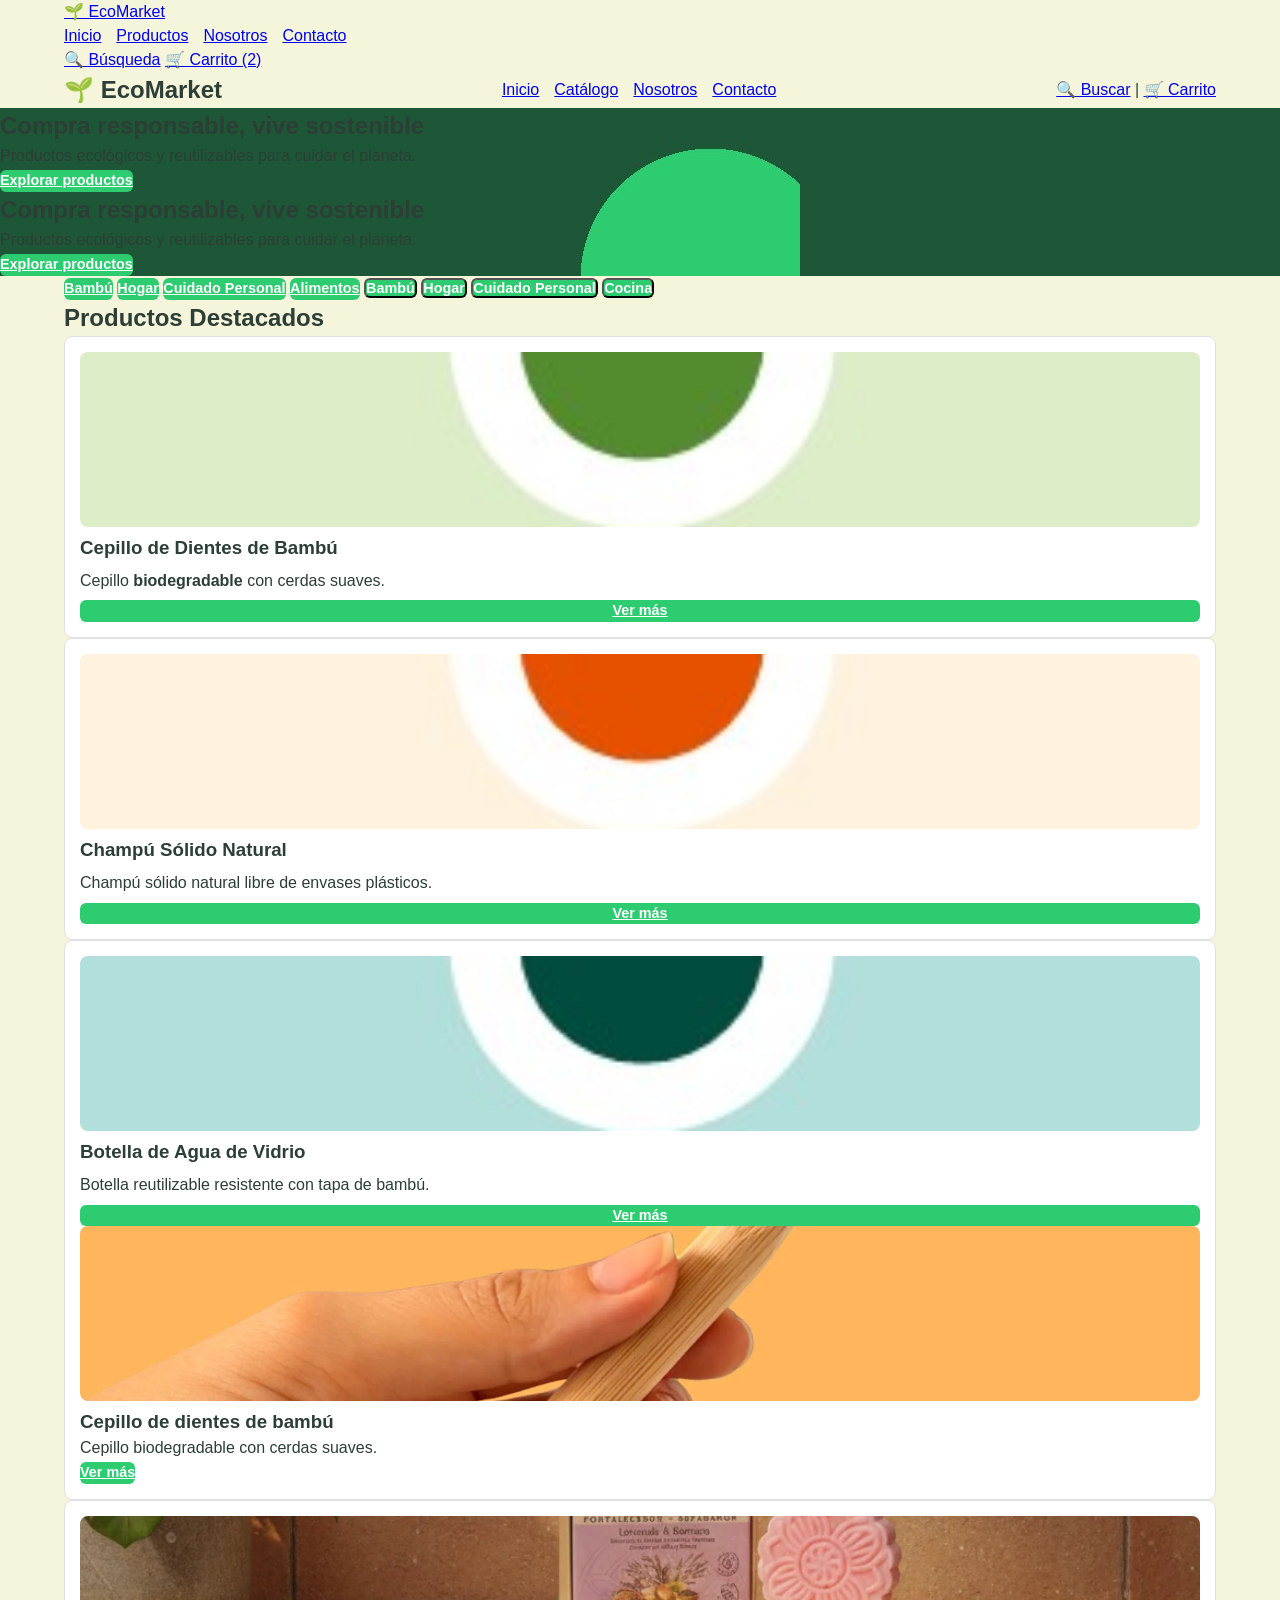
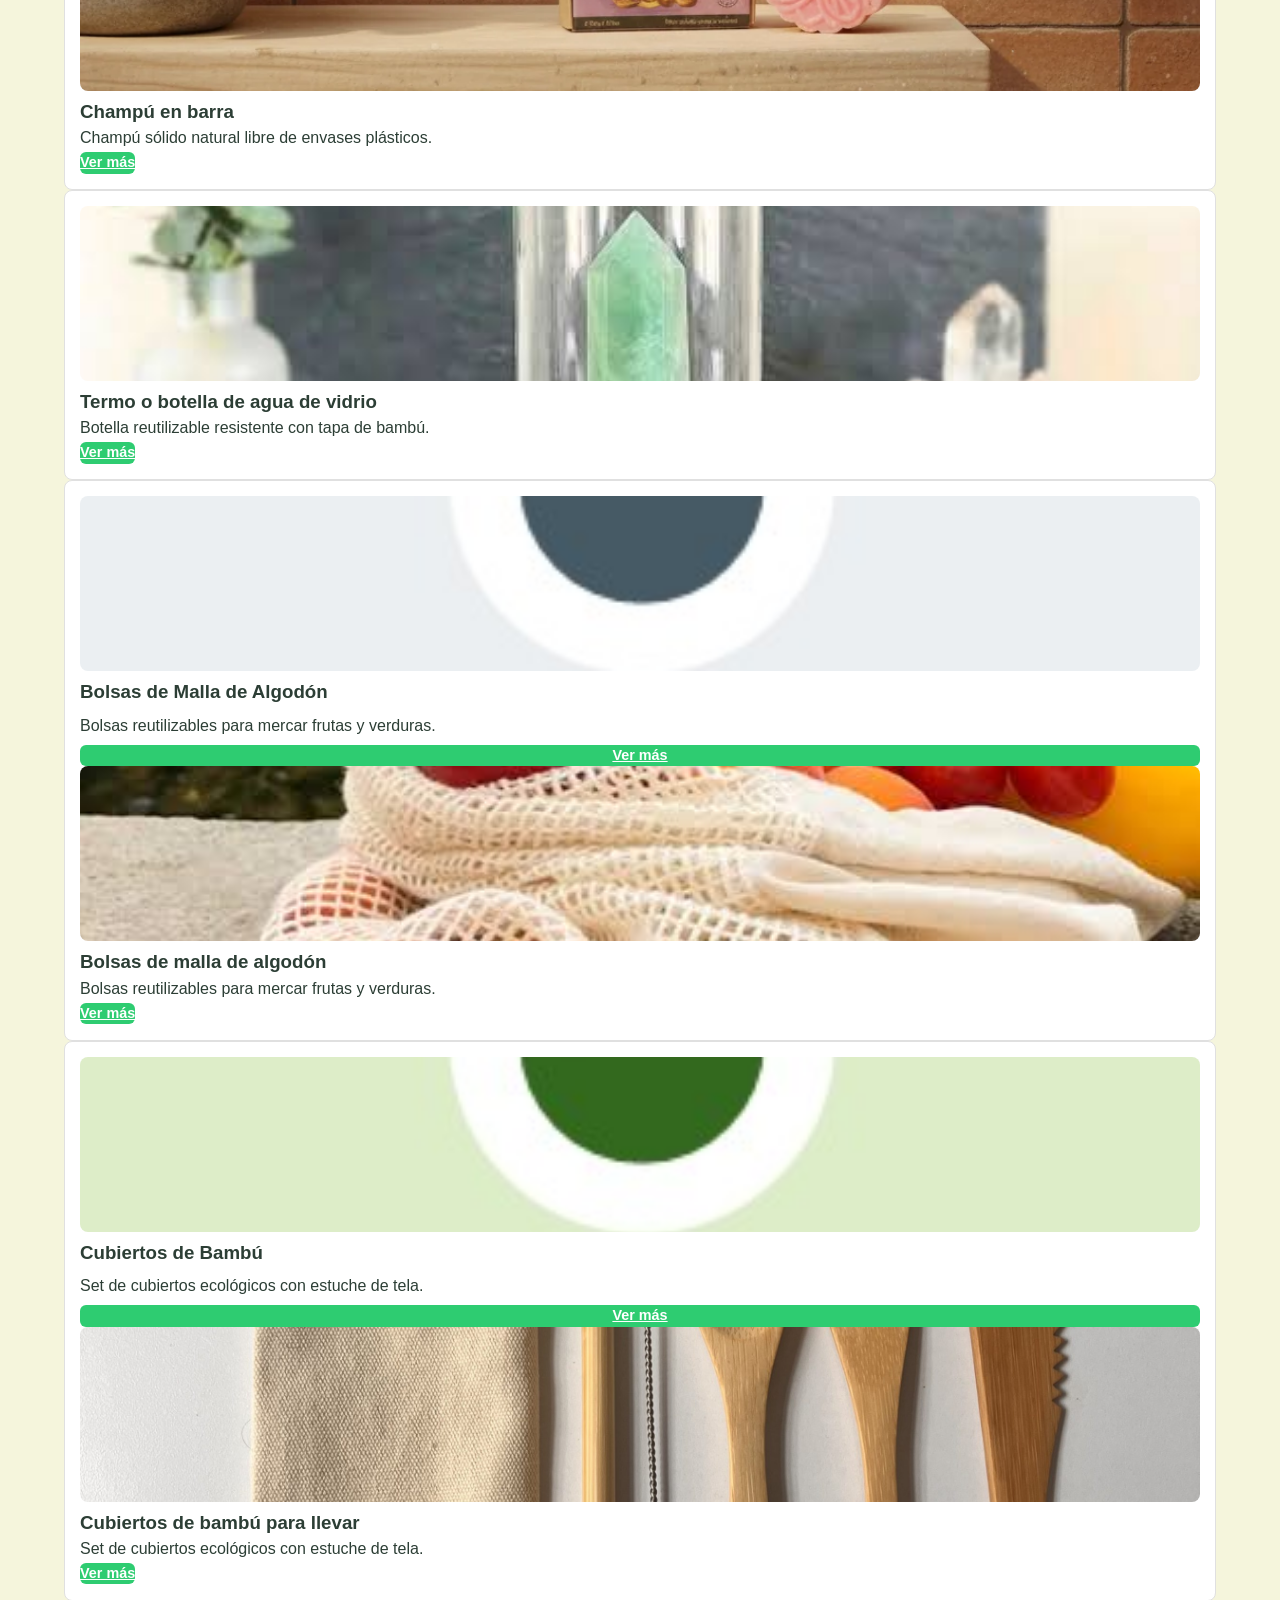
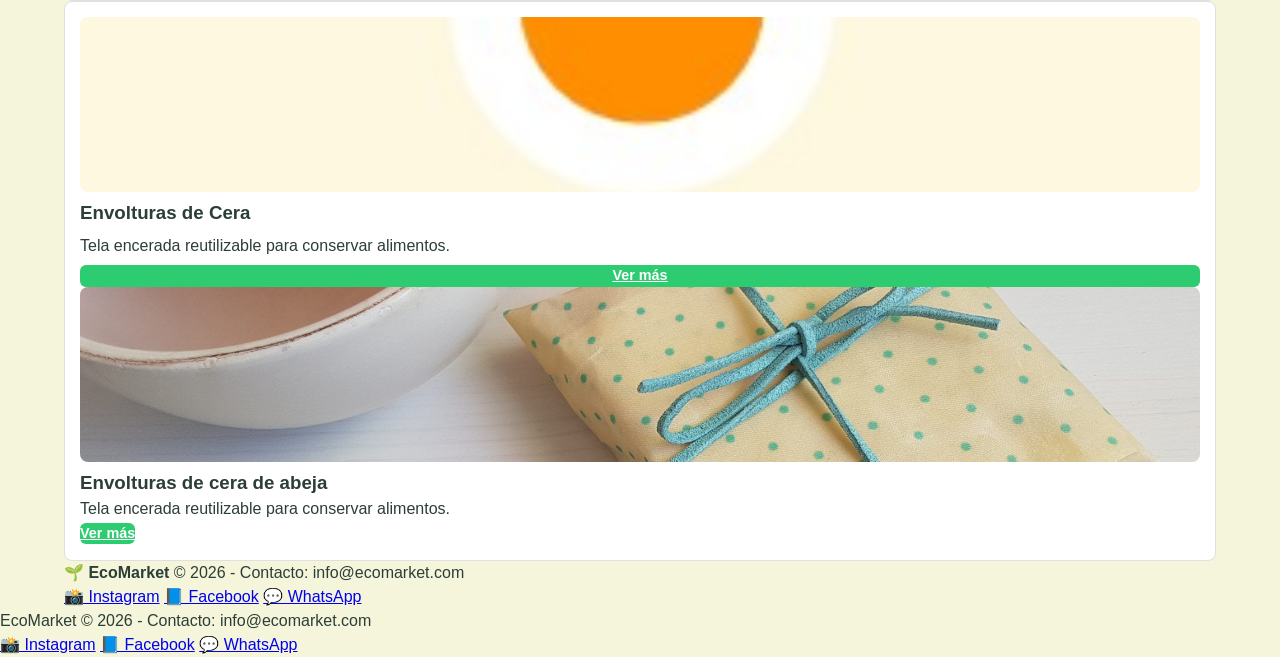
==== commit f618fc95: "feat(catalog): maquetar vista de 20 productos con grid responsive, sidebar sticky y favoritos css" ====
--- a/index.html
+++ b/index.html
@@ -8,6 +8,7 @@
   <link rel="stylesheet" href="css/main.css">
   <link rel="stylesheet" href="css/layout.css">
   <link rel="stylesheet" href="css/components.css">
+  <link rel="stylesheet" href="css/animations.css">
   <link rel="stylesheet" href="css/animations.css">
 </head>
 <body>
@@ -27,10 +28,29 @@
         <a href="views/productos.html" class="header__icono">🛒 Carrito (2)</a>
       </div>
     </div>
+  <header>
+    <div class="contenedor header-contenido">
+      <h2>🌱 EcoMarket</h2>
+      <nav>
+        <ul>
+          <li><a href="index.html">Inicio</a></li>
+          <li><a href="views/productos.html">Catálogo</a></li>
+          <li><a href="views/sobre-nosotros.html">Nosotros</a></li>
+          <li><a href="views/contacto.html">Contacto</a></li>
+        </ul>
+      </nav>
+      <div>
+        <a href="views/productos.html">🔍 Buscar</a> |
+        <a href="views/productos.html">🛒 Carrito</a>
+      </div>
+    </div>
   </header>
 
   <main>
     <section class="hero">
+      <h1>Compra responsable, vive sostenible</h1>
+      <p>Productos ecológicos y reutilizables para cuidar el planeta.</p>
+      <a href="views/productos.html" class="btn">Explorar productos</a>
       <h1>Compra responsable, vive sostenible</h1>
       <p>Productos ecológicos y reutilizables para cuidar el planeta.</p>
       <a href="views/productos.html" class="btn">Explorar productos</a>
@@ -41,6 +61,10 @@
       <a href="views/productos.html" class="btn">Hogar</a>
       <a href="views/productos.html" class="btn">Cuidado Personal</a>
       <a href="views/productos.html" class="btn">Alimentos</a>
+      <button class="btn">Bambú</button>
+      <button class="btn">Hogar</button>
+      <button class="btn">Cuidado Personal</button>
+      <button class="btn">Cocina</button>
     </div>
 
     <section class="destacados contenedor">
@@ -71,7 +95,26 @@
             <p class="tarjeta__descripcion">Botella reutilizable resistente con tapa de bambú.</p>
             <a href="views/productos.html" class="btn">Ver más</a>
           </div>
+          <img src="img/products/Cepillo de dientes de bambú.webp" alt="Cepillo de dientes de bambú">
+          <h3>Cepillo de dientes de bambú</h3>
+          <p>Cepillo biodegradable con cerdas suaves.</p>
+          <a href="views/productos.html" class="btn">Ver más</a>
         </article>
+
+        <article class="tarjeta">
+          <img src="img/products/Champú en barra.webp" alt="Champú en barra">
+          <h3>Champú en barra</h3>
+          <p>Champú sólido natural libre de envases plásticos.</p>
+          <a href="views/productos.html" class="btn">Ver más</a>
+        </article>
+
+        <article class="tarjeta">
+          <img src="img/products/Termo o botella de agua de vidrio.jpg" alt="Termo o botella de agua de vidrio">
+          <h3>Termo o botella de agua de vidrio</h3>
+          <p>Botella reutilizable resistente con tapa de bambú.</p>
+          <a href="views/productos.html" class="btn">Ver más</a>
+        </article>
+
 
         <article class="tarjeta">
           <img src="img/products/bolsas-malla.jpg" alt="Bolsas de malla de algodón" class="tarjeta__imagen">
@@ -80,7 +123,12 @@
             <p class="tarjeta__descripcion">Bolsas reutilizables para mercar frutas y verduras.</p>
             <a href="views/productos.html" class="btn">Ver más</a>
           </div>
+          <img src="img/products/Bolsas de malla de algodón.jpg" alt="Bolsas de malla de algodón">
+          <h3>Bolsas de malla de algodón</h3>
+          <p>Bolsas reutilizables para mercar frutas y verduras.</p>
+          <a href="views/productos.html" class="btn">Ver más</a>
         </article>
+
 
         <article class="tarjeta">
           <img src="img/products/cubiertos-bambu.jpg" alt="Cubiertos de bambú para llevar" class="tarjeta__imagen">
@@ -89,7 +137,12 @@
             <p class="tarjeta__descripcion">Set de cubiertos ecológicos con estuche de tela.</p>
             <a href="views/productos.html" class="btn">Ver más</a>
           </div>
+          <img src="img/products/Cubiertos de bambú para llevar.jpg" alt="Cubiertos de bambú para llevar">
+          <h3>Cubiertos de bambú para llevar</h3>
+          <p>Set de cubiertos ecológicos con estuche de tela.</p>
+          <a href="views/productos.html" class="btn">Ver más</a>
         </article>
+
 
         <article class="tarjeta">
           <img src="img/products/envoltura-cera.jpg" alt="Envolturas de cera natural" class="tarjeta__imagen">
@@ -98,6 +151,10 @@
             <p class="tarjeta__descripcion">Tela encerada reutilizable para conservar alimentos.</p>
             <a href="views/productos.html" class="btn">Ver más</a>
           </div>
+          <img src="img/products/Envolturas de cera de abeja.jpg" alt="Envolturas de cera de abeja">
+          <h3>Envolturas de cera de abeja</h3>
+          <p>Tela encerada reutilizable para conservar alimentos.</p>
+          <a href="views/productos.html" class="btn">Ver más</a>
         </article>
       </div>
     </section>
@@ -112,6 +169,13 @@
         <a href="https://whatsapp.com" target="_blank" rel="noopener" class="icono-red">💬 WhatsApp</a>
       </div>
     </div>
+  <footer>
+    <p>EcoMarket &copy; 2026 - Contacto: info@ecomarket.com</p>
+    <div>
+      <a href="#" class="icono-red">📸 Instagram</a>
+      <a href="#" class="icono-red">📘 Facebook</a>
+      <a href="#" class="icono-red">💬 WhatsApp</a>
+    </div>
   </footer>
 </body>
 </html>
--- a/css/main.css
+++ b/css/main.css
@@ -26,6 +26,11 @@
   background-color: var(--color-bg);
   color: var(--color-text);
   line-height: 1.5;
+<<<<<<< HEAD
+  color: #333;
+}
+
+=======
   min-height: 100vh;
   display: flex;
   flex-direction: column;
@@ -35,11 +40,16 @@
   flex: 1;
 }
 
+>>>>>>> feature/catalogo
 a {
   text-decoration: none;
   color: inherit;
 }
 
+<<<<<<< HEAD
+h1, h2, h3 {
+  margin-bottom: 10px;
+=======
 img {
   max-width: 100%;
   display: block;
@@ -56,4 +66,5 @@
 abbr[title] {
   text-decoration: underline dotted var(--color-secondary);
   cursor: help;
+>>>>>>> feature/catalogo
 }
--- a/css/layout.css
+++ b/css/layout.css
@@ -5,6 +5,34 @@
   margin: 0 auto;
 }
 
+<<<<<<< HEAD
+header {
+  background: #ffffff;
+  padding: 15px 0;
+  border-bottom: 1px solid #ddd;
+}
+
+.header-contenido {
+  display: flex;
+  justify-content: space-between;
+  align-items: center;
+  flex-wrap: wrap;
+  gap: 10px;
+}
+
+nav ul {
+  list-style: none;
+  display: flex;
+  gap: 15px;
+}
+
+nav a:hover {
+  color: var(--color-secondary);
+}
+
+.hero {
+  background-image: url('../img/hero/hero.jpg');
+=======
 /* R4: Header y Navegación Compartida (BEM: .header) */
 .header,
 header {
@@ -59,21 +87,23 @@
 /* Hero y Secciones Generales */
 .hero {
   background-image: linear-gradient(rgba(20, 50, 32, 0.65), rgba(20, 50, 32, 0.65)), url('../img/fondo.webp');
+>>>>>>> feature/catalogo
   background-size: cover;
   background-position: center;
   height: 350px;
   text-align: center;
+<<<<<<< HEAD
+  color: #ffffff;
+=======
   color: var(--color-white);
+>>>>>>> feature/catalogo
   display: flex;
   flex-direction: column;
   justify-content: center;
   align-items: center;
-  gap: 12px;
+<<<<<<< HEAD
+  gap: 10px;
   padding: 20px;
-}
-
-.hero h1 {
-  color: var(--color-white);
 }
 
 .categorias {
@@ -81,6 +111,46 @@
   overflow-x: auto;
   gap: 10px;
   padding: 20px 0;
+}
+
+section {
+  padding: 20px 0;
+=======
+  gap: 12px;
+  padding: 20px;
+>>>>>>> feature/catalogo
+}
+
+.hero h1 {
+  color: var(--color-white);
+}
+
+<<<<<<< HEAD
+.catalogo-contenedor {
+  display: grid;
+  grid-template-columns: 1fr;
+  gap: 20px;
+  margin-top: 15px;
+}
+
+.sidebar {
+  background: #ffffff;
+  padding: 15px;
+  border-radius: 8px;
+  border: 1px solid #e0e0e0;
+  height: fit-content;
+}
+
+.sidebar ul {
+  list-style: none;
+  margin-bottom: 15px;
+=======
+.categorias {
+  display: flex;
+  overflow-x: auto;
+  gap: 10px;
+  padding: 20px 0;
+>>>>>>> feature/catalogo
 }
 
 section {
@@ -278,3 +348,85 @@
     flex-direction: row;
   }
 }
+
+.historia {
+  display: flex;
+  flex-direction: column;
+  gap: 20px;
+  align-items: center;
+}
+
+.valores {
+  list-style: none;
+  display: flex;
+  flex-wrap: wrap;
+  gap: 15px;
+  margin: 20px 0;
+}
+
+.valores li {
+  background: #ffffff;
+  padding: 10px 15px;
+  border-radius: 8px;
+  border: 1px solid #e0e0e0;
+}
+
+.carrusel {
+  display: flex;
+  overflow-x: auto;
+  gap: 15px;
+  padding-bottom: 10px;
+}
+
+.carrusel .tarjeta {
+  min-width: 250px;
+}
+
+form input,
+form textarea {
+  width: 100%;
+  padding: 10px;
+  margin-bottom: 10px;
+  border-radius: 5px;
+  border: 1px solid #ccc;
+}
+
+footer {
+  background: #222;
+  color: #fff;
+  text-align: center;
+  padding: 20px;
+  margin-top: 30px;
+}
+
+/* Tablet */
+@media (min-width: 600px) {
+  .grid-catalogo {
+    grid-template-columns: repeat(2, 1fr);
+  }
+}
+
+/* Desktop */
+@media (min-width: 900px) {
+  .grid-productos {
+    grid-template-columns: repeat(3, 1fr);
+    gap: 15px;
+  }
+
+  .catalogo-contenedor {
+    grid-template-columns: 220px 1fr;
+  }
+
+  .sidebar {
+    position: sticky;
+    top: 20px;
+  }
+
+  .grid-catalogo {
+    grid-template-columns: repeat(4, 1fr);
+  }
+
+  .historia {
+    flex-direction: row;
+  }
+}
--- a/css/components.css
+++ b/css/components.css
@@ -1,10 +1,17 @@
 /* R11: Botones y Estados Interactivos (BEM: .btn) */
 .btn {
   display: inline-block;
+<<<<<<< HEAD
+  padding: 10px 18px;
+  border-radius: 5px;
+  background: var(--color-primary);
+  color: #ffffff;
+=======
   padding: 0.65rem 1.2rem;
   border-radius: 6px;
   background-color: var(--color-primary);
   color: var(--color-white);
+>>>>>>> feature/catalogo
   border: none;
   font-weight: 600;
   font-size: 0.9rem;
@@ -58,10 +65,14 @@
   padding: 15px;
   border: 1px solid #e0e0e0;
   border-radius: 8px;
+<<<<<<< HEAD
+  transition: transform 0.3s;
+=======
   display: flex;
   flex-direction: column;
   gap: 0.5rem;
   transition: transform 0.3s ease, box-shadow 0.3s ease;
+>>>>>>> feature/catalogo
 }
 
 .tarjeta > .tarjeta__imagen,
@@ -85,6 +96,44 @@
   box-shadow: 0 8px 18px rgba(0, 0, 0, 0.09);
 }
 
+<<<<<<< HEAD
+.tarjeta img {
+  width: 100%;
+  height: 180px;
+  object-fit: cover;
+  border-radius: 8px;
+  margin-bottom: 8px;
+}
+
+.precio {
+  font-weight: bold;
+  color: var(--color-secondary);
+  margin: 5px 0;
+}
+
+.img-historia,
+.img-mapa {
+  width: 100%;
+  max-width: 500px;
+  border-radius: 8px;
+  margin: 15px 0;
+}
+
+.tarjeta img.avatar-cliente,
+.carrusel .tarjeta img {
+  width: 70px;
+  height: 70px;
+  border-radius: 50%;
+}
+
+.etiqueta-eco {
+  position: absolute;
+  top: 20px;
+  left: 20px;
+  background: var(--color-primary);
+  color: #ffffff;
+  padding: 4px 8px;
+=======
 /* R16: Modificador .tarjeta--agotado (Semitransparente y sin elevación) */
 .tarjeta--agotado {
   opacity: 0.6;
@@ -133,6 +182,7 @@
   background-color: var(--color-primary);
   color: var(--color-white);
   padding: 4px 9px;
+>>>>>>> feature/catalogo
   border-radius: 4px;
   font-size: 0.75rem;
   font-weight: 700;
@@ -156,6 +206,17 @@
 .tarjeta__fav-label,
 .fav-label {
   position: absolute;
+<<<<<<< HEAD
+  top: 18px;
+  right: 22px;
+  cursor: pointer;
+  color: #cccccc;
+  font-size: 1.5rem;
+  background: #ffffff;
+  padding: 0 6px;
+  border-radius: 50%;
+  transition: color 0.3s;
+=======
   top: 20px;
   right: 20px;
   width: 32px;
@@ -171,6 +232,7 @@
   z-index: 2;
   transition: color 0.3s ease, transform 0.2s ease;
   user-select: none;
+>>>>>>> feature/catalogo
 }
 
 .tarjeta__fav-label:hover,
@@ -246,3 +308,31 @@
 .icono-red:hover {
   transform: scale(1.1);
 }
+
+input:required:invalid,
+textarea:required:invalid {
+  border: 2px solid #e74c3c;
+}
+
+input:required:valid,
+textarea:required:valid {
+  border: 2px solid var(--color-primary);
+}
+
+.paginacion {
+  margin-top: 20px;
+  display: flex;
+  gap: 8px;
+  justify-content: center;
+}
+
+.icono-red {
+  display: inline-block;
+  margin: 5px 10px;
+  color: #ffffff;
+  transition: transform 0.3s;
+}
+
+.icono-red:hover {
+  transform: scale(1.1);
+}
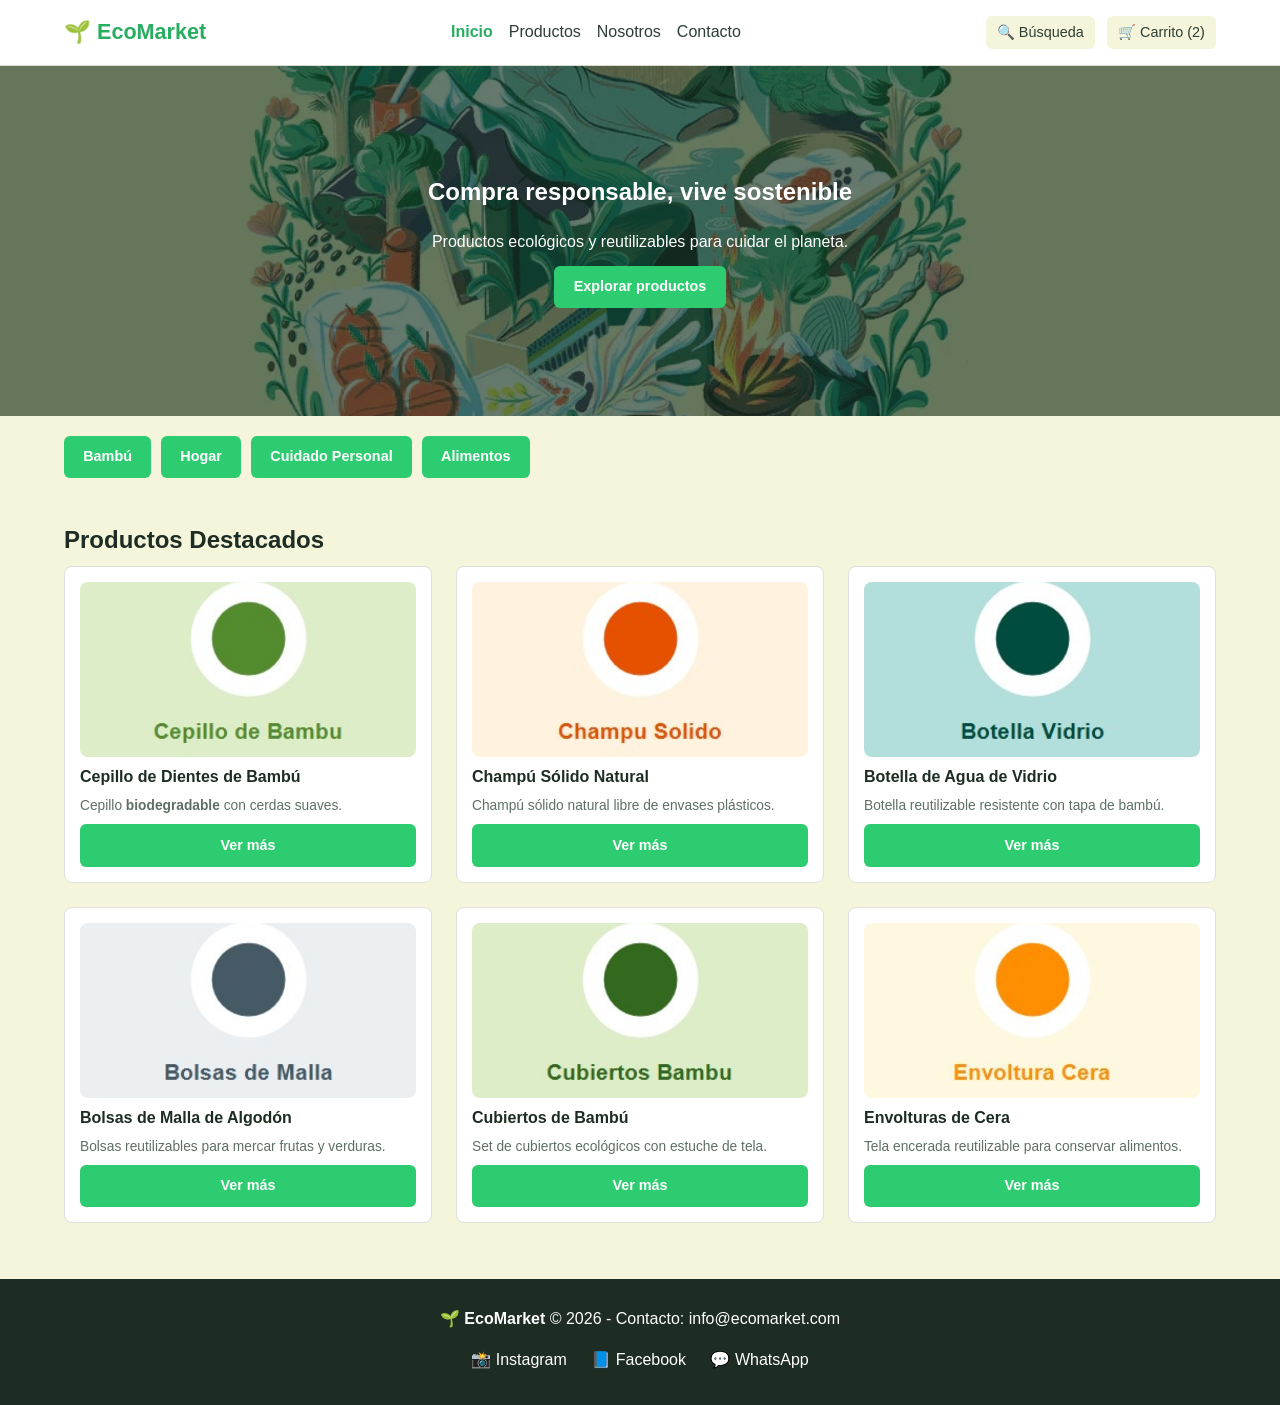
==== commit 395108dc: "docs & feat: restaurar vistas y documentacion completa para entrega limpia" ====
--- a/index.html
+++ b/index.html
@@ -8,7 +8,6 @@
   <link rel="stylesheet" href="css/main.css">
   <link rel="stylesheet" href="css/layout.css">
   <link rel="stylesheet" href="css/components.css">
-  <link rel="stylesheet" href="css/animations.css">
   <link rel="stylesheet" href="css/animations.css">
 </head>
 <body>
@@ -28,29 +27,10 @@
         <a href="views/productos.html" class="header__icono">🛒 Carrito (2)</a>
       </div>
     </div>
-  <header>
-    <div class="contenedor header-contenido">
-      <h2>🌱 EcoMarket</h2>
-      <nav>
-        <ul>
-          <li><a href="index.html">Inicio</a></li>
-          <li><a href="views/productos.html">Catálogo</a></li>
-          <li><a href="views/sobre-nosotros.html">Nosotros</a></li>
-          <li><a href="views/contacto.html">Contacto</a></li>
-        </ul>
-      </nav>
-      <div>
-        <a href="views/productos.html">🔍 Buscar</a> |
-        <a href="views/productos.html">🛒 Carrito</a>
-      </div>
-    </div>
   </header>
 
   <main>
     <section class="hero">
-      <h1>Compra responsable, vive sostenible</h1>
-      <p>Productos ecológicos y reutilizables para cuidar el planeta.</p>
-      <a href="views/productos.html" class="btn">Explorar productos</a>
       <h1>Compra responsable, vive sostenible</h1>
       <p>Productos ecológicos y reutilizables para cuidar el planeta.</p>
       <a href="views/productos.html" class="btn">Explorar productos</a>
@@ -61,10 +41,6 @@
       <a href="views/productos.html" class="btn">Hogar</a>
       <a href="views/productos.html" class="btn">Cuidado Personal</a>
       <a href="views/productos.html" class="btn">Alimentos</a>
-      <button class="btn">Bambú</button>
-      <button class="btn">Hogar</button>
-      <button class="btn">Cuidado Personal</button>
-      <button class="btn">Cocina</button>
     </div>
 
     <section class="destacados contenedor">
@@ -95,26 +71,7 @@
             <p class="tarjeta__descripcion">Botella reutilizable resistente con tapa de bambú.</p>
             <a href="views/productos.html" class="btn">Ver más</a>
           </div>
-          <img src="img/products/Cepillo de dientes de bambú.webp" alt="Cepillo de dientes de bambú">
-          <h3>Cepillo de dientes de bambú</h3>
-          <p>Cepillo biodegradable con cerdas suaves.</p>
-          <a href="views/productos.html" class="btn">Ver más</a>
         </article>
-
-        <article class="tarjeta">
-          <img src="img/products/Champú en barra.webp" alt="Champú en barra">
-          <h3>Champú en barra</h3>
-          <p>Champú sólido natural libre de envases plásticos.</p>
-          <a href="views/productos.html" class="btn">Ver más</a>
-        </article>
-
-        <article class="tarjeta">
-          <img src="img/products/Termo o botella de agua de vidrio.jpg" alt="Termo o botella de agua de vidrio">
-          <h3>Termo o botella de agua de vidrio</h3>
-          <p>Botella reutilizable resistente con tapa de bambú.</p>
-          <a href="views/productos.html" class="btn">Ver más</a>
-        </article>
-
 
         <article class="tarjeta">
           <img src="img/products/bolsas-malla.jpg" alt="Bolsas de malla de algodón" class="tarjeta__imagen">
@@ -123,12 +80,7 @@
             <p class="tarjeta__descripcion">Bolsas reutilizables para mercar frutas y verduras.</p>
             <a href="views/productos.html" class="btn">Ver más</a>
           </div>
-          <img src="img/products/Bolsas de malla de algodón.jpg" alt="Bolsas de malla de algodón">
-          <h3>Bolsas de malla de algodón</h3>
-          <p>Bolsas reutilizables para mercar frutas y verduras.</p>
-          <a href="views/productos.html" class="btn">Ver más</a>
         </article>
-
 
         <article class="tarjeta">
           <img src="img/products/cubiertos-bambu.jpg" alt="Cubiertos de bambú para llevar" class="tarjeta__imagen">
@@ -137,12 +89,7 @@
             <p class="tarjeta__descripcion">Set de cubiertos ecológicos con estuche de tela.</p>
             <a href="views/productos.html" class="btn">Ver más</a>
           </div>
-          <img src="img/products/Cubiertos de bambú para llevar.jpg" alt="Cubiertos de bambú para llevar">
-          <h3>Cubiertos de bambú para llevar</h3>
-          <p>Set de cubiertos ecológicos con estuche de tela.</p>
-          <a href="views/productos.html" class="btn">Ver más</a>
         </article>
-
 
         <article class="tarjeta">
           <img src="img/products/envoltura-cera.jpg" alt="Envolturas de cera natural" class="tarjeta__imagen">
@@ -151,10 +98,6 @@
             <p class="tarjeta__descripcion">Tela encerada reutilizable para conservar alimentos.</p>
             <a href="views/productos.html" class="btn">Ver más</a>
           </div>
-          <img src="img/products/Envolturas de cera de abeja.jpg" alt="Envolturas de cera de abeja">
-          <h3>Envolturas de cera de abeja</h3>
-          <p>Tela encerada reutilizable para conservar alimentos.</p>
-          <a href="views/productos.html" class="btn">Ver más</a>
         </article>
       </div>
     </section>
@@ -169,13 +112,6 @@
         <a href="https://whatsapp.com" target="_blank" rel="noopener" class="icono-red">💬 WhatsApp</a>
       </div>
     </div>
-  <footer>
-    <p>EcoMarket &copy; 2026 - Contacto: info@ecomarket.com</p>
-    <div>
-      <a href="#" class="icono-red">📸 Instagram</a>
-      <a href="#" class="icono-red">📘 Facebook</a>
-      <a href="#" class="icono-red">💬 WhatsApp</a>
-    </div>
   </footer>
 </body>
 </html>
--- a/css/main.css
+++ b/css/main.css
@@ -1,4 +1,8 @@
-/* R1: Variables Globales y Paleta Natural (:root) */
+/* ==========================================================================
+   main.css - Variables, Reseteo y Tipografia Base (EcoMarket)
+   ========================================================================== */
+
+/* Variables de color y tipografia (:root) */
 :root {
   --color-primary: #2ecc71;
   --color-secondary: #27ae60;
@@ -12,7 +16,7 @@
   --font-base: sans-serif;
 }
 
-/* R2: Reseteo Universal con Box-Sizing */
+/* Reseteo basico universal */
 *,
 *::before,
 *::after {
@@ -26,11 +30,6 @@
   background-color: var(--color-bg);
   color: var(--color-text);
   line-height: 1.5;
-<<<<<<< HEAD
-  color: #333;
-}
-
-=======
   min-height: 100vh;
   display: flex;
   flex-direction: column;
@@ -40,16 +39,11 @@
   flex: 1;
 }
 
->>>>>>> feature/catalogo
 a {
   text-decoration: none;
   color: inherit;
 }
 
-<<<<<<< HEAD
-h1, h2, h3 {
-  margin-bottom: 10px;
-=======
 img {
   max-width: 100%;
   display: block;
@@ -66,5 +60,4 @@
 abbr[title] {
   text-decoration: underline dotted var(--color-secondary);
   cursor: help;
->>>>>>> feature/catalogo
 }
--- a/css/layout.css
+++ b/css/layout.css
@@ -1,48 +1,22 @@
-/* R3: Contenedor Principal Centrado */
+/* ==========================================================================
+   layout.css - Estructura, Header, Footer, Grids y Responsive Mobile First
+   ========================================================================== */
+
+/* Contenedor centralizado */
 .contenedor {
   width: 90%;
   max-width: 1200px;
   margin: 0 auto;
 }
 
-<<<<<<< HEAD
-header {
-  background: #ffffff;
-  padding: 15px 0;
-  border-bottom: 1px solid #ddd;
-}
-
-.header-contenido {
-  display: flex;
-  justify-content: space-between;
-  align-items: center;
-  flex-wrap: wrap;
-  gap: 10px;
-}
-
-nav ul {
-  list-style: none;
-  display: flex;
-  gap: 15px;
-}
-
-nav a:hover {
-  color: var(--color-secondary);
-}
-
-.hero {
-  background-image: url('../img/hero/hero.jpg');
-=======
-/* R4: Header y Navegación Compartida (BEM: .header) */
-.header,
-header {
+/* Encabezado y Navegacion Compartida (BEM) */
+.header {
   background-color: var(--color-white);
   border-bottom: 1px solid var(--color-border);
   padding: 1rem 0;
 }
 
-.header__contenedor,
-.header-contenido {
+.header__contenedor {
   display: flex;
   flex-wrap: wrap;
   justify-content: space-between;
@@ -56,8 +30,7 @@
   color: var(--color-secondary);
 }
 
-.header__lista,
-nav ul {
+.header__lista {
   list-style: none;
   display: flex;
   flex-wrap: wrap;
@@ -65,8 +38,7 @@
 }
 
 .header__enlace:hover,
-.header__enlace--activo,
-nav a:hover {
+.header__enlace--activo {
   color: var(--color-secondary);
   font-weight: 700;
 }
@@ -84,26 +56,24 @@
   font-size: 0.9rem;
 }
 
-/* Hero y Secciones Generales */
+/* Banner Hero (Home) */
 .hero {
   background-image: linear-gradient(rgba(20, 50, 32, 0.65), rgba(20, 50, 32, 0.65)), url('../img/fondo.webp');
->>>>>>> feature/catalogo
   background-size: cover;
   background-position: center;
   height: 350px;
   text-align: center;
-<<<<<<< HEAD
-  color: #ffffff;
-=======
   color: var(--color-white);
->>>>>>> feature/catalogo
   display: flex;
   flex-direction: column;
   justify-content: center;
   align-items: center;
-<<<<<<< HEAD
-  gap: 10px;
+  gap: 12px;
   padding: 20px;
+}
+
+.hero h1 {
+  color: var(--color-white);
 }
 
 .categorias {
@@ -114,56 +84,17 @@
 }
 
 section {
-  padding: 20px 0;
-=======
-  gap: 12px;
-  padding: 20px;
->>>>>>> feature/catalogo
-}
-
-.hero h1 {
-  color: var(--color-white);
-}
-
-<<<<<<< HEAD
-.catalogo-contenedor {
-  display: grid;
-  grid-template-columns: 1fr;
-  gap: 20px;
-  margin-top: 15px;
-}
-
-.sidebar {
-  background: #ffffff;
-  padding: 15px;
-  border-radius: 8px;
-  border: 1px solid #e0e0e0;
-  height: fit-content;
-}
-
-.sidebar ul {
-  list-style: none;
-  margin-bottom: 15px;
-=======
-.categorias {
-  display: flex;
-  overflow-x: auto;
-  gap: 10px;
-  padding: 20px 0;
->>>>>>> feature/catalogo
-}
-
-section {
   padding: 1.5rem 0;
 }
 
+/* Grid de Productos Destacados en Home */
 .grid-productos {
   display: grid;
   grid-template-columns: repeat(2, 1fr);
   gap: 12px;
 }
 
-/* R5: Layout del Catálogo Mobile First (BEM: .catalogo) */
+/* Layout del Catalogo */
 .catalogo {
   padding: 1.5rem 0 2.5rem;
 }
@@ -182,7 +113,7 @@
   align-items: start;
 }
 
-/* R6: Sidebar de Filtros (BEM: .filtros) */
+/* Sidebar de Filtros (BEM) */
 .filtros {
   background-color: var(--color-white);
   padding: 1.25rem;
@@ -232,15 +163,14 @@
   color: var(--color-muted);
 }
 
-/* R7: Grid de 20 Productos - Base Móvil (1 columna y gap 1.5rem) */
-.catalogo__grid,
-.grid-catalogo {
+/* Grid del Catalogo - Base Movil 360px (1 columna) */
+.catalogo__grid {
   display: grid;
   grid-template-columns: 1fr;
   gap: 1.5rem;
 }
 
-/* Otras Vistas (Sobre Nosotros y Contacto) */
+/* Secciones de Sobre Nosotros */
 .historia {
   display: flex;
   flex-direction: column;
@@ -274,6 +204,7 @@
   min-width: 250px;
 }
 
+/* Formularios basicos */
 form input,
 form textarea {
   width: 100%;
@@ -283,9 +214,8 @@
   border: 1px solid var(--color-border);
 }
 
-/* R8: Footer Compartido (BEM: .footer) */
-.footer,
-footer {
+/* Pie de Pagina Compartido */
+.footer {
   background-color: #1e2d24;
   color: var(--color-white);
   text-align: center;
@@ -309,7 +239,7 @@
   font-size: 0.9rem;
 }
 
-/* R9: Media Query Tablet (>= 600px) -> 2 Columnas */
+/* Media Queries Responsive: Tablet (>= 600px) */
 @media (min-width: 600px) {
   .catalogo__barra-superior {
     flex-direction: row;
@@ -317,13 +247,12 @@
     align-items: center;
   }
 
-  .catalogo__grid,
-  .grid-catalogo {
+  .catalogo__grid {
     grid-template-columns: repeat(2, 1fr);
   }
 }
 
-/* R10: Media Query Desktop (>= 1024px) -> Sidebar Sticky + 4 Columnas */
+/* Media Queries Responsive: Desktop (>= 1024px) */
 @media (min-width: 1024px) {
   .grid-productos {
     grid-template-columns: repeat(3, 1fr);
@@ -339,8 +268,7 @@
     top: 20px;
   }
 
-  .catalogo__grid,
-  .grid-catalogo {
+  .catalogo__grid {
     grid-template-columns: repeat(4, 1fr);
   }
 
@@ -348,85 +276,3 @@
     flex-direction: row;
   }
 }
-
-.historia {
-  display: flex;
-  flex-direction: column;
-  gap: 20px;
-  align-items: center;
-}
-
-.valores {
-  list-style: none;
-  display: flex;
-  flex-wrap: wrap;
-  gap: 15px;
-  margin: 20px 0;
-}
-
-.valores li {
-  background: #ffffff;
-  padding: 10px 15px;
-  border-radius: 8px;
-  border: 1px solid #e0e0e0;
-}
-
-.carrusel {
-  display: flex;
-  overflow-x: auto;
-  gap: 15px;
-  padding-bottom: 10px;
-}
-
-.carrusel .tarjeta {
-  min-width: 250px;
-}
-
-form input,
-form textarea {
-  width: 100%;
-  padding: 10px;
-  margin-bottom: 10px;
-  border-radius: 5px;
-  border: 1px solid #ccc;
-}
-
-footer {
-  background: #222;
-  color: #fff;
-  text-align: center;
-  padding: 20px;
-  margin-top: 30px;
-}
-
-/* Tablet */
-@media (min-width: 600px) {
-  .grid-catalogo {
-    grid-template-columns: repeat(2, 1fr);
-  }
-}
-
-/* Desktop */
-@media (min-width: 900px) {
-  .grid-productos {
-    grid-template-columns: repeat(3, 1fr);
-    gap: 15px;
-  }
-
-  .catalogo-contenedor {
-    grid-template-columns: 220px 1fr;
-  }
-
-  .sidebar {
-    position: sticky;
-    top: 20px;
-  }
-
-  .grid-catalogo {
-    grid-template-columns: repeat(4, 1fr);
-  }
-
-  .historia {
-    flex-direction: row;
-  }
-}
--- a/css/components.css
+++ b/css/components.css
@@ -1,17 +1,14 @@
-/* R11: Botones y Estados Interactivos (BEM: .btn) */
+/* ==========================================================================
+   components.css - Tarjetas, Botones, Badges, Inputs y Estados
+   ========================================================================== */
+
+/* Boton Base (BEM: .btn) */
 .btn {
   display: inline-block;
-<<<<<<< HEAD
-  padding: 10px 18px;
-  border-radius: 5px;
-  background: var(--color-primary);
-  color: #ffffff;
-=======
   padding: 0.65rem 1.2rem;
   border-radius: 6px;
   background-color: var(--color-primary);
   color: var(--color-white);
->>>>>>> feature/catalogo
   border: none;
   font-weight: 600;
   font-size: 0.9rem;
@@ -24,7 +21,7 @@
   background-color: var(--color-secondary);
 }
 
-/* R12: Selector de Atributo [disabled] para Botones Sin Stock */
+/* Boton Deshabilitado con Selector de Atributo */
 .btn[disabled],
 button[disabled] {
   background-color: #95a5a6;
@@ -33,7 +30,7 @@
   transform: none;
 }
 
-/* R13: Buscador Estilizado con Selector de Atributo y :focus-visible */
+/* Buscador con :focus-visible */
 .buscador {
   width: 100%;
   max-width: 360px;
@@ -58,21 +55,17 @@
   box-shadow: 0 0 0 3px rgba(46, 204, 113, 0.25);
 }
 
-/* R14: Tarjeta de Producto (BEM: .tarjeta) y Combinador Hijo Directo > */
+/* Tarjeta de Producto (BEM: .tarjeta) */
 .tarjeta {
   position: relative;
   background-color: var(--color-white);
   padding: 15px;
   border: 1px solid #e0e0e0;
   border-radius: 8px;
-<<<<<<< HEAD
-  transition: transform 0.3s;
-=======
   display: flex;
   flex-direction: column;
   gap: 0.5rem;
   transition: transform 0.3s ease, box-shadow 0.3s ease;
->>>>>>> feature/catalogo
 }
 
 .tarjeta > .tarjeta__imagen,
@@ -90,51 +83,13 @@
   gap: 0.45rem;
 }
 
-/* R15: Pseudoclases :hover y :not() - Eleva solo tarjetas disponibles */
+/* Efecto hover suave con :not() excluyendo productos agotados */
 .tarjeta:not(.tarjeta--agotado):hover {
   transform: translateY(-5px);
   box-shadow: 0 8px 18px rgba(0, 0, 0, 0.09);
 }
 
-<<<<<<< HEAD
-.tarjeta img {
-  width: 100%;
-  height: 180px;
-  object-fit: cover;
-  border-radius: 8px;
-  margin-bottom: 8px;
-}
-
-.precio {
-  font-weight: bold;
-  color: var(--color-secondary);
-  margin: 5px 0;
-}
-
-.img-historia,
-.img-mapa {
-  width: 100%;
-  max-width: 500px;
-  border-radius: 8px;
-  margin: 15px 0;
-}
-
-.tarjeta img.avatar-cliente,
-.carrusel .tarjeta img {
-  width: 70px;
-  height: 70px;
-  border-radius: 50%;
-}
-
-.etiqueta-eco {
-  position: absolute;
-  top: 20px;
-  left: 20px;
-  background: var(--color-primary);
-  color: #ffffff;
-  padding: 4px 8px;
-=======
-/* R16: Modificador .tarjeta--agotado (Semitransparente y sin elevación) */
+/* Tarjeta Agotada */
 .tarjeta--agotado {
   opacity: 0.6;
 }
@@ -173,7 +128,7 @@
   color: #888888;
 }
 
-/* R17: Etiquetas Superpuestas (Badges de Stock, Oferta y Agotado) */
+/* Badges Superpuestos */
 .tarjeta__etiqueta,
 .etiqueta-eco {
   position: absolute;
@@ -182,7 +137,6 @@
   background-color: var(--color-primary);
   color: var(--color-white);
   padding: 4px 9px;
->>>>>>> feature/catalogo
   border-radius: 4px;
   font-size: 0.75rem;
   font-weight: 700;
@@ -197,7 +151,7 @@
   background-color: #7f8c8d;
 }
 
-/* R18: Botón Favoritos 100% CSS con Combinador Hermano Adyacente (+) y :checked */
+/* Boton Favoritos 100% CSS con Hermano Adyacente (+) y :checked */
 .tarjeta__fav-check,
 .fav-checkbox {
   display: none;
@@ -206,17 +160,6 @@
 .tarjeta__fav-label,
 .fav-label {
   position: absolute;
-<<<<<<< HEAD
-  top: 18px;
-  right: 22px;
-  cursor: pointer;
-  color: #cccccc;
-  font-size: 1.5rem;
-  background: #ffffff;
-  padding: 0 6px;
-  border-radius: 50%;
-  transition: color 0.3s;
-=======
   top: 20px;
   right: 20px;
   width: 32px;
@@ -232,7 +175,6 @@
   z-index: 2;
   transition: color 0.3s ease, transform 0.2s ease;
   user-select: none;
->>>>>>> feature/catalogo
 }
 
 .tarjeta__fav-label:hover,
@@ -245,7 +187,7 @@
   color: var(--color-danger);
 }
 
-/* R19: Paginación Visual (BEM: .paginacion) */
+/* Paginacion Visual */
 .paginacion {
   margin-top: 2rem;
   display: flex;
@@ -272,7 +214,7 @@
   border-color: var(--color-secondary);
 }
 
-/* R20: Validación Visual de Formularios (:valid / :invalid) y Redes Sociales */
+/* Validacion Visual de Formularios sin JavaScript */
 input:required:invalid,
 textarea:required:invalid {
   border: 2px solid var(--color-danger);
@@ -308,31 +250,3 @@
 .icono-red:hover {
   transform: scale(1.1);
 }
-
-input:required:invalid,
-textarea:required:invalid {
-  border: 2px solid #e74c3c;
-}
-
-input:required:valid,
-textarea:required:valid {
-  border: 2px solid var(--color-primary);
-}
-
-.paginacion {
-  margin-top: 20px;
-  display: flex;
-  gap: 8px;
-  justify-content: center;
-}
-
-.icono-red {
-  display: inline-block;
-  margin: 5px 10px;
-  color: #ffffff;
-  transition: transform 0.3s;
-}
-
-.icono-red:hover {
-  transform: scale(1.1);
-}
--- a/css/animations.css
+++ b/css/animations.css
@@ -1,4 +1,8 @@
-/* R21: Animación Keyframes Sutil para Etiqueta de '¡Oferta!' */
+/* ==========================================================================
+   animations.css - Keyframes e interactividad visual CSS
+   ========================================================================== */
+
+/* Animacion sutil de pulso para badges de ¡Oferta! */
 @keyframes pulsoOferta {
   0%,
   100% {
@@ -13,8 +17,7 @@
   animation: pulsoOferta 1.8s infinite ease-in-out;
 }
 
-/* R22: Pausar Animación al Pasar el Cursor sobre la Tarjeta */
+/* Pausar animacion al pasar el cursor sobre la tarjeta */
 .tarjeta:hover .tarjeta__etiqueta--oferta {
   animation-play-state: paused;
 }
-
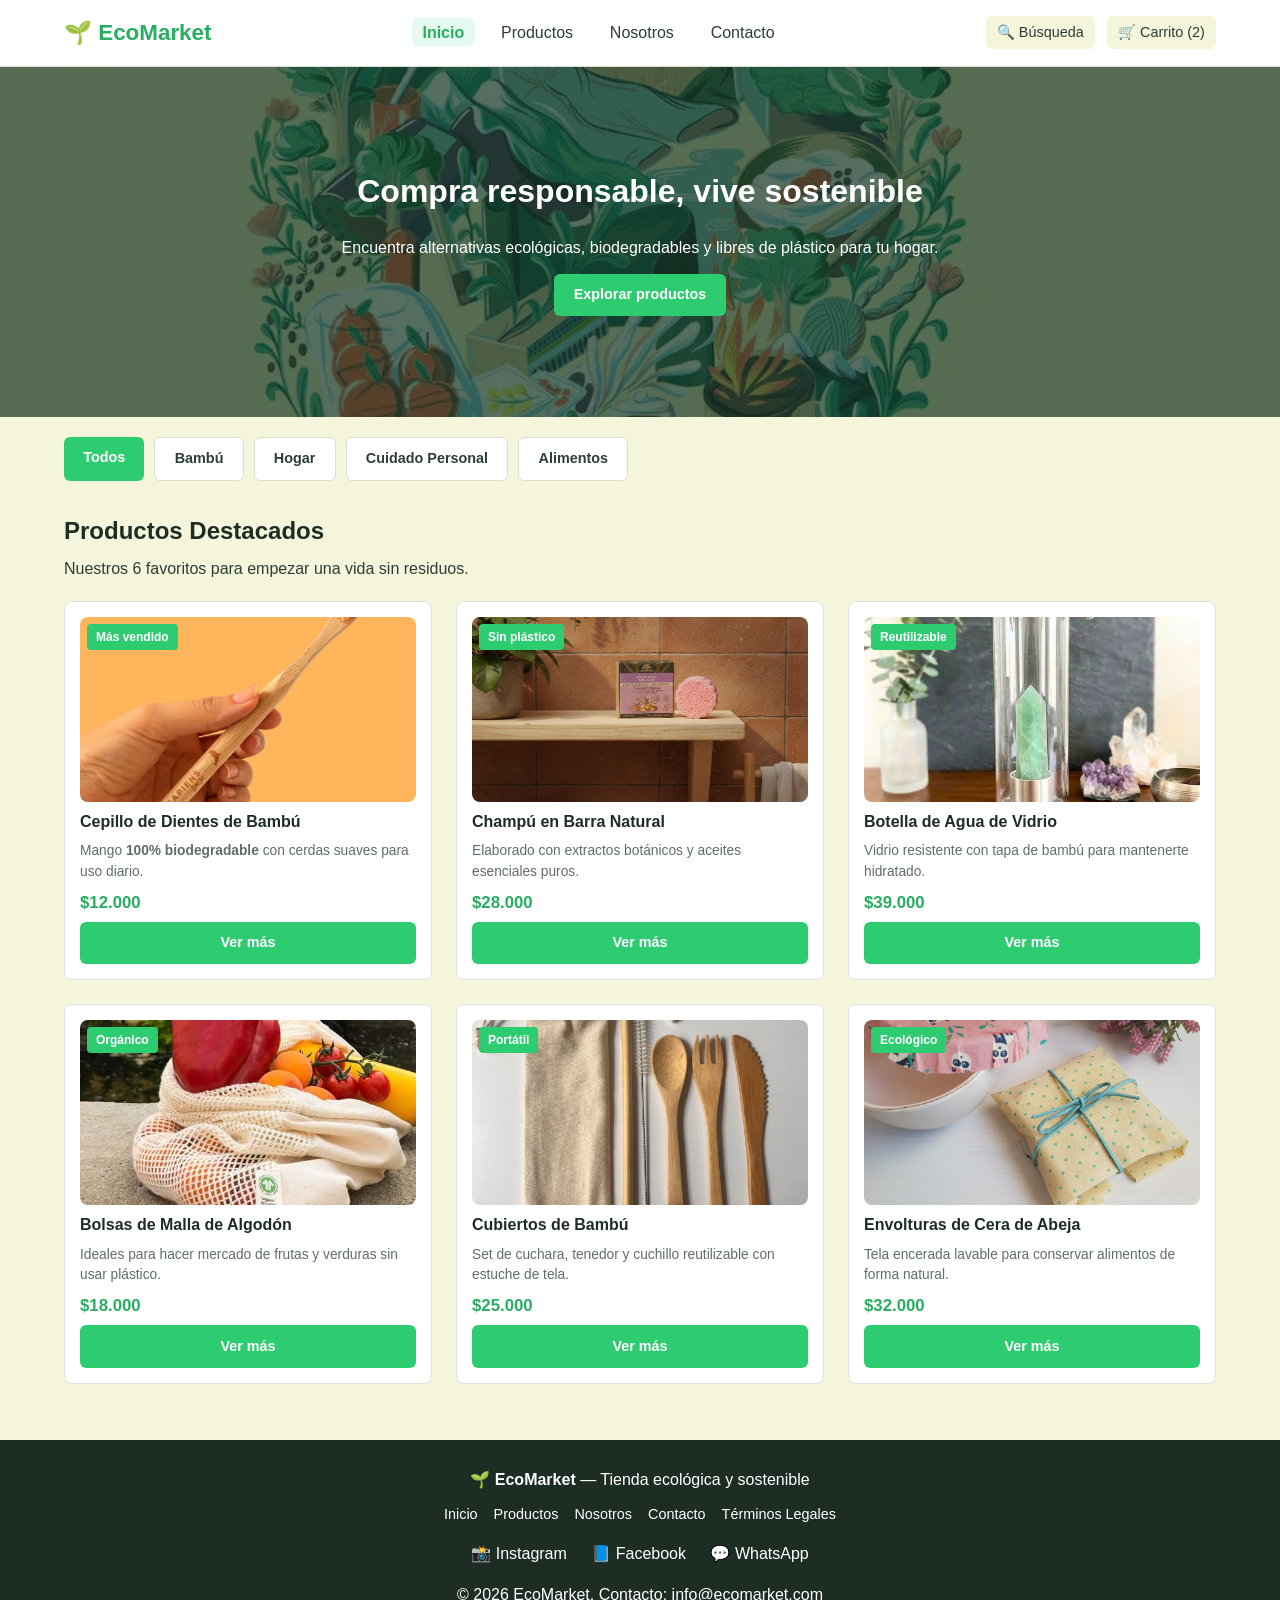
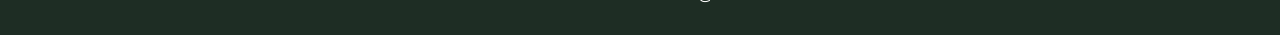
==== commit 138f2b33: "style & feat: conectar todas las fotografias reales de la carpeta img y mejorar diseno limpio" ====
--- a/index.html
+++ b/index.html
@@ -4,7 +4,7 @@
   <meta charset="UTF-8">
   <meta name="viewport" content="width=device-width, initial-scale=1.0">
   <title>EcoMarket | Compra responsable, vive sostenible</title>
-  <meta name="description" content="Tienda en línea de productos ecológicos, reutilizables y sustentables.">
+  <meta name="description" content="Tienda en línea de productos ecológicos, reutilizables y sustentables para cuidar nuestro planeta.">
   <link rel="stylesheet" href="css/main.css">
   <link rel="stylesheet" href="css/layout.css">
   <link rel="stylesheet" href="css/components.css">
@@ -31,71 +31,90 @@
 
   <main>
     <section class="hero">
-      <h1>Compra responsable, vive sostenible</h1>
-      <p>Productos ecológicos y reutilizables para cuidar el planeta.</p>
-      <a href="views/productos.html" class="btn">Explorar productos</a>
+      <div class="hero__caja">
+        <h1>Compra responsable, vive sostenible</h1>
+        <p>Encuentra alternativas ecológicas, biodegradables y libres de plástico para tu hogar.</p>
+        <a href="views/productos.html" class="btn">Explorar productos</a>
+      </div>
     </section>
 
     <div class="categorias contenedor">
-      <a href="views/productos.html" class="btn">Bambú</a>
-      <a href="views/productos.html" class="btn">Hogar</a>
-      <a href="views/productos.html" class="btn">Cuidado Personal</a>
-      <a href="views/productos.html" class="btn">Alimentos</a>
+      <a href="views/productos.html" class="btn">Todos</a>
+      <a href="views/productos.html" class="btn btn--secundario">Bambú</a>
+      <a href="views/productos.html" class="btn btn--secundario">Hogar</a>
+      <a href="views/productos.html" class="btn btn--secundario">Cuidado Personal</a>
+      <a href="views/productos.html" class="btn btn--secundario">Alimentos</a>
     </div>
 
     <section class="destacados contenedor">
-      <h2>Productos Destacados</h2>
+      <div class="seccion-encabezado">
+        <h2>Productos Destacados</h2>
+        <p>Nuestros 6 favoritos para empezar una vida sin residuos.</p>
+      </div>
+
       <div class="grid-productos">
         <article class="tarjeta">
-          <img src="img/products/cepillo-bambu.jpg" alt="Cepillo de dientes de bambú" class="tarjeta__imagen">
+          <span class="tarjeta__etiqueta">Más vendido</span>
+          <img src="img/products/Cepillo de dientes de bambú.webp" alt="Cepillo de dientes de bambú" class="tarjeta__imagen">
           <div class="tarjeta__cuerpo">
             <h3 class="tarjeta__nombre">Cepillo de Dientes de Bambú</h3>
-            <p class="tarjeta__descripcion">Cepillo <strong>biodegradable</strong> con cerdas suaves.</p>
+            <p class="tarjeta__descripcion">Mango <strong>100% biodegradable</strong> con cerdas suaves para uso diario.</p>
+            <p class="tarjeta__precio-actual">$12.000</p>
             <a href="views/productos.html" class="btn">Ver más</a>
           </div>
         </article>
 
         <article class="tarjeta">
-          <img src="img/products/champu-solido.jpg" alt="Champú sólido natural" class="tarjeta__imagen">
+          <span class="tarjeta__etiqueta">Sin plástico</span>
+          <img src="img/products/Champú en barra.webp" alt="Champú en barra natural" class="tarjeta__imagen">
           <div class="tarjeta__cuerpo">
-            <h3 class="tarjeta__nombre">Champú Sólido Natural</h3>
-            <p class="tarjeta__descripcion">Champú sólido natural libre de envases plásticos.</p>
+            <h3 class="tarjeta__nombre">Champú en Barra Natural</h3>
+            <p class="tarjeta__descripcion">Elaborado con extractos botánicos y aceites esenciales puros.</p>
+            <p class="tarjeta__precio-actual">$28.000</p>
             <a href="views/productos.html" class="btn">Ver más</a>
           </div>
         </article>
 
         <article class="tarjeta">
-          <img src="img/products/botella-vidrio.jpg" alt="Botella de agua de vidrio" class="tarjeta__imagen">
+          <span class="tarjeta__etiqueta">Reutilizable</span>
+          <img src="img/products/Termo o botella de agua de vidrio.jpg" alt="Termo o botella de agua de vidrio" class="tarjeta__imagen">
           <div class="tarjeta__cuerpo">
             <h3 class="tarjeta__nombre">Botella de Agua de Vidrio</h3>
-            <p class="tarjeta__descripcion">Botella reutilizable resistente con tapa de bambú.</p>
+            <p class="tarjeta__descripcion">Vidrio resistente con tapa de bambú para mantenerte hidratado.</p>
+            <p class="tarjeta__precio-actual">$39.000</p>
             <a href="views/productos.html" class="btn">Ver más</a>
           </div>
         </article>
 
         <article class="tarjeta">
-          <img src="img/products/bolsas-malla.jpg" alt="Bolsas de malla de algodón" class="tarjeta__imagen">
+          <span class="tarjeta__etiqueta">Orgánico</span>
+          <img src="img/products/Bolsas de malla de algodón.jpg" alt="Bolsas de malla de algodón" class="tarjeta__imagen">
           <div class="tarjeta__cuerpo">
             <h3 class="tarjeta__nombre">Bolsas de Malla de Algodón</h3>
-            <p class="tarjeta__descripcion">Bolsas reutilizables para mercar frutas y verduras.</p>
+            <p class="tarjeta__descripcion">Ideales para hacer mercado de frutas y verduras sin usar plástico.</p>
+            <p class="tarjeta__precio-actual">$18.000</p>
             <a href="views/productos.html" class="btn">Ver más</a>
           </div>
         </article>
 
         <article class="tarjeta">
-          <img src="img/products/cubiertos-bambu.jpg" alt="Cubiertos de bambú para llevar" class="tarjeta__imagen">
+          <span class="tarjeta__etiqueta">Portátil</span>
+          <img src="img/products/Cubiertos de bambú para llevar.jpg" alt="Cubiertos de bambú para llevar" class="tarjeta__imagen">
           <div class="tarjeta__cuerpo">
             <h3 class="tarjeta__nombre">Cubiertos de Bambú</h3>
-            <p class="tarjeta__descripcion">Set de cubiertos ecológicos con estuche de tela.</p>
+            <p class="tarjeta__descripcion">Set de cuchara, tenedor y cuchillo reutilizable con estuche de tela.</p>
+            <p class="tarjeta__precio-actual">$25.000</p>
             <a href="views/productos.html" class="btn">Ver más</a>
           </div>
         </article>
 
         <article class="tarjeta">
-          <img src="img/products/envoltura-cera.jpg" alt="Envolturas de cera natural" class="tarjeta__imagen">
+          <span class="tarjeta__etiqueta">Ecológico</span>
+          <img src="img/products/Envolturas de cera de abeja.jpg" alt="Envolturas de cera de abeja" class="tarjeta__imagen">
           <div class="tarjeta__cuerpo">
-            <h3 class="tarjeta__nombre">Envolturas de Cera</h3>
-            <p class="tarjeta__descripcion">Tela encerada reutilizable para conservar alimentos.</p>
+            <h3 class="tarjeta__nombre">Envolturas de Cera de Abeja</h3>
+            <p class="tarjeta__descripcion">Tela encerada lavable para conservar alimentos de forma natural.</p>
+            <p class="tarjeta__precio-actual">$32.000</p>
             <a href="views/productos.html" class="btn">Ver más</a>
           </div>
         </article>
@@ -105,12 +124,20 @@
 
   <footer class="footer">
     <div class="contenedor footer__contenedor">
-      <p><strong>🌱 EcoMarket</strong> &copy; 2026 - Contacto: info@ecomarket.com</p>
+      <p><strong>🌱 EcoMarket</strong> — Tienda ecológica y sostenible</p>
+      <ul class="footer__enlaces">
+        <li><a href="index.html">Inicio</a></li>
+        <li><a href="views/productos.html">Productos</a></li>
+        <li><a href="views/sobre-nosotros.html">Nosotros</a></li>
+        <li><a href="views/contacto.html">Contacto</a></li>
+        <li><a href="views/sobre-nosotros.html">Términos Legales</a></li>
+      </ul>
       <div>
         <a href="https://instagram.com" target="_blank" rel="noopener" class="icono-red">📸 Instagram</a>
         <a href="https://facebook.com" target="_blank" rel="noopener" class="icono-red">📘 Facebook</a>
         <a href="https://whatsapp.com" target="_blank" rel="noopener" class="icono-red">💬 WhatsApp</a>
       </div>
+      <p>&copy; 2026 EcoMarket. Contacto: info@ecomarket.com</p>
     </div>
   </footer>
 </body>
--- a/css/layout.css
+++ b/css/layout.css
@@ -25,7 +25,7 @@
 }
 
 .header__logo {
-  font-size: 1.35rem;
+  font-size: 1.4rem;
   font-weight: 700;
   color: var(--color-secondary);
 }
@@ -35,11 +35,17 @@
   display: flex;
   flex-wrap: wrap;
   gap: 1rem;
+}
+
+.header__enlace {
+  padding: 0.35rem 0.65rem;
+  border-radius: 6px;
 }
 
 .header__enlace:hover,
 .header__enlace--activo {
   color: var(--color-secondary);
+  background-color: rgba(46, 204, 113, 0.12);
   font-weight: 700;
 }
 
@@ -56,42 +62,58 @@
   font-size: 0.9rem;
 }
 
-/* Banner Hero (Home) */
+/* Banner Hero (Home) con imagen fondo.webp */
 .hero {
-  background-image: linear-gradient(rgba(20, 50, 32, 0.65), rgba(20, 50, 32, 0.65)), url('../img/fondo.webp');
+  background-image: linear-gradient(rgba(22, 55, 36, 0.72), rgba(22, 55, 36, 0.72)), url('../img/fondo.webp');
   background-size: cover;
   background-position: center;
-  height: 350px;
+  min-height: 350px;
   text-align: center;
   color: var(--color-white);
   display: flex;
   flex-direction: column;
   justify-content: center;
   align-items: center;
-  gap: 12px;
-  padding: 20px;
+  padding: 2rem 1rem;
+}
+
+.hero__caja {
+  max-width: 650px;
+  display: flex;
+  flex-direction: column;
+  align-items: center;
+  gap: 0.85rem;
 }
 
 .hero h1 {
   color: var(--color-white);
+  font-size: 2rem;
 }
 
 .categorias {
   display: flex;
   overflow-x: auto;
   gap: 10px;
-  padding: 20px 0;
+  padding: 1.25rem 0 0.5rem;
 }
 
 section {
   padding: 1.5rem 0;
+}
+
+.seccion-encabezado {
+  margin-bottom: 1.25rem;
+}
+
+.subtitulo-seccion {
+  margin: 1.5rem 0 1rem;
 }
 
 /* Grid de Productos Destacados en Home */
 .grid-productos {
   display: grid;
   grid-template-columns: repeat(2, 1fr);
-  gap: 12px;
+  gap: 15px;
 }
 
 /* Layout del Catalogo */
@@ -121,16 +143,14 @@
   border: 1px solid var(--color-border);
 }
 
+.filtros hr {
+  border: none;
+  border-top: 1px solid var(--color-border);
+  margin: 1rem 0;
+}
+
 .filtros__grupo {
-  margin-bottom: 1.25rem;
-  padding-bottom: 1rem;
-  border-bottom: 1px solid var(--color-border);
-}
-
-.filtros__grupo:last-child {
-  margin-bottom: 0;
-  padding-bottom: 0;
-  border-bottom: none;
+  margin-bottom: 0.5rem;
 }
 
 .filtros__titulo {
@@ -172,10 +192,21 @@
 
 /* Secciones de Sobre Nosotros */
 .historia {
-  display: flex;
-  flex-direction: column;
-  gap: 20px;
-  align-items: center;
+  background-color: var(--color-white);
+  padding: 1.5rem;
+  border-radius: 10px;
+  border: 1px solid var(--color-border);
+  display: flex;
+  flex-direction: column;
+  gap: 1.5rem;
+  align-items: center;
+}
+
+.historia__texto {
+  display: flex;
+  flex-direction: column;
+  gap: 0.8rem;
+  align-items: flex-start;
 }
 
 .valores {
@@ -183,12 +214,13 @@
   display: flex;
   flex-wrap: wrap;
   gap: 15px;
-  margin: 20px 0;
+  margin: 1rem 0;
 }
 
 .valores li {
+  flex: 1 1 220px;
   background: var(--color-white);
-  padding: 10px 15px;
+  padding: 1rem;
   border-radius: 8px;
   border: 1px solid var(--color-border);
 }
@@ -201,17 +233,39 @@
 }
 
 .carrusel .tarjeta {
-  min-width: 250px;
-}
-
-/* Formularios basicos */
+  min-width: 260px;
+  flex: 1;
+}
+
+/* Seccion Contacto */
+.contacto-grid {
+  display: grid;
+  grid-template-columns: 1fr;
+  gap: 1.5rem;
+}
+
+.form-contacto,
+.ubicacion {
+  background-color: var(--color-white);
+  padding: 1.5rem;
+  border-radius: 10px;
+  border: 1px solid var(--color-border);
+}
+
+.form-contacto label {
+  display: block;
+  font-weight: 600;
+  margin-bottom: 0.3rem;
+}
+
 form input,
 form textarea {
   width: 100%;
   padding: 10px;
-  margin-bottom: 10px;
+  margin-bottom: 12px;
   border-radius: 6px;
   border: 1px solid var(--color-border);
+  font-family: inherit;
 }
 
 /* Pie de Pagina Compartido */
@@ -275,4 +329,8 @@
   .historia {
     flex-direction: row;
   }
-}
+
+  .contacto-grid {
+    grid-template-columns: 1fr 1fr;
+  }
+}
--- a/css/components.css
+++ b/css/components.css
@@ -19,6 +19,17 @@
 
 .btn:hover:not([disabled]) {
   background-color: var(--color-secondary);
+}
+
+.btn--secundario {
+  background-color: var(--color-white);
+  color: var(--color-text);
+  border: 1px solid var(--color-border);
+}
+
+.btn--secundario:hover {
+  background-color: var(--color-secondary);
+  color: var(--color-white);
 }
 
 /* Boton Deshabilitado con Selector de Atributo */
@@ -49,7 +60,9 @@
 }
 
 input[type="search"]:focus-visible,
-.buscador__input:focus-visible {
+.buscador__input:focus-visible,
+a:focus-visible,
+button:focus-visible {
   outline: none;
   border-color: var(--color-secondary);
   box-shadow: 0 0 0 3px rgba(46, 204, 113, 0.25);
@@ -71,9 +84,10 @@
 .tarjeta > .tarjeta__imagen,
 .tarjeta > img {
   width: 100%;
-  height: 175px;
+  height: 185px;
   object-fit: cover;
   border-radius: 8px;
+  background-color: #f4f7f4;
 }
 
 .tarjeta > .tarjeta__cuerpo {
@@ -117,6 +131,7 @@
   font-weight: 700;
   font-size: 1.05rem;
   color: var(--color-secondary);
+  margin-top: auto;
 }
 
 .tarjeta--descuento .tarjeta__precio-actual {
@@ -173,6 +188,7 @@
   color: #cccccc;
   font-size: 1.25rem;
   z-index: 2;
+  box-shadow: 0 2px 5px rgba(0, 0, 0, 0.12);
   transition: color 0.3s ease, transform 0.2s ease;
   user-select: none;
 }
@@ -228,16 +244,19 @@
 .img-historia,
 .img-mapa {
   width: 100%;
-  max-width: 500px;
-  border-radius: 8px;
-  margin: 15px 0;
+  max-width: 480px;
+  border-radius: 8px;
+  margin: 0.5rem 0;
 }
 
 .tarjeta img.avatar-cliente,
 .carrusel .tarjeta img {
-  width: 70px;
-  height: 70px;
+  width: 75px;
+  height: 75px;
+  object-fit: contain;
   border-radius: 50%;
+  background-color: var(--color-bg);
+  padding: 6px;
 }
 
 .icono-red {
